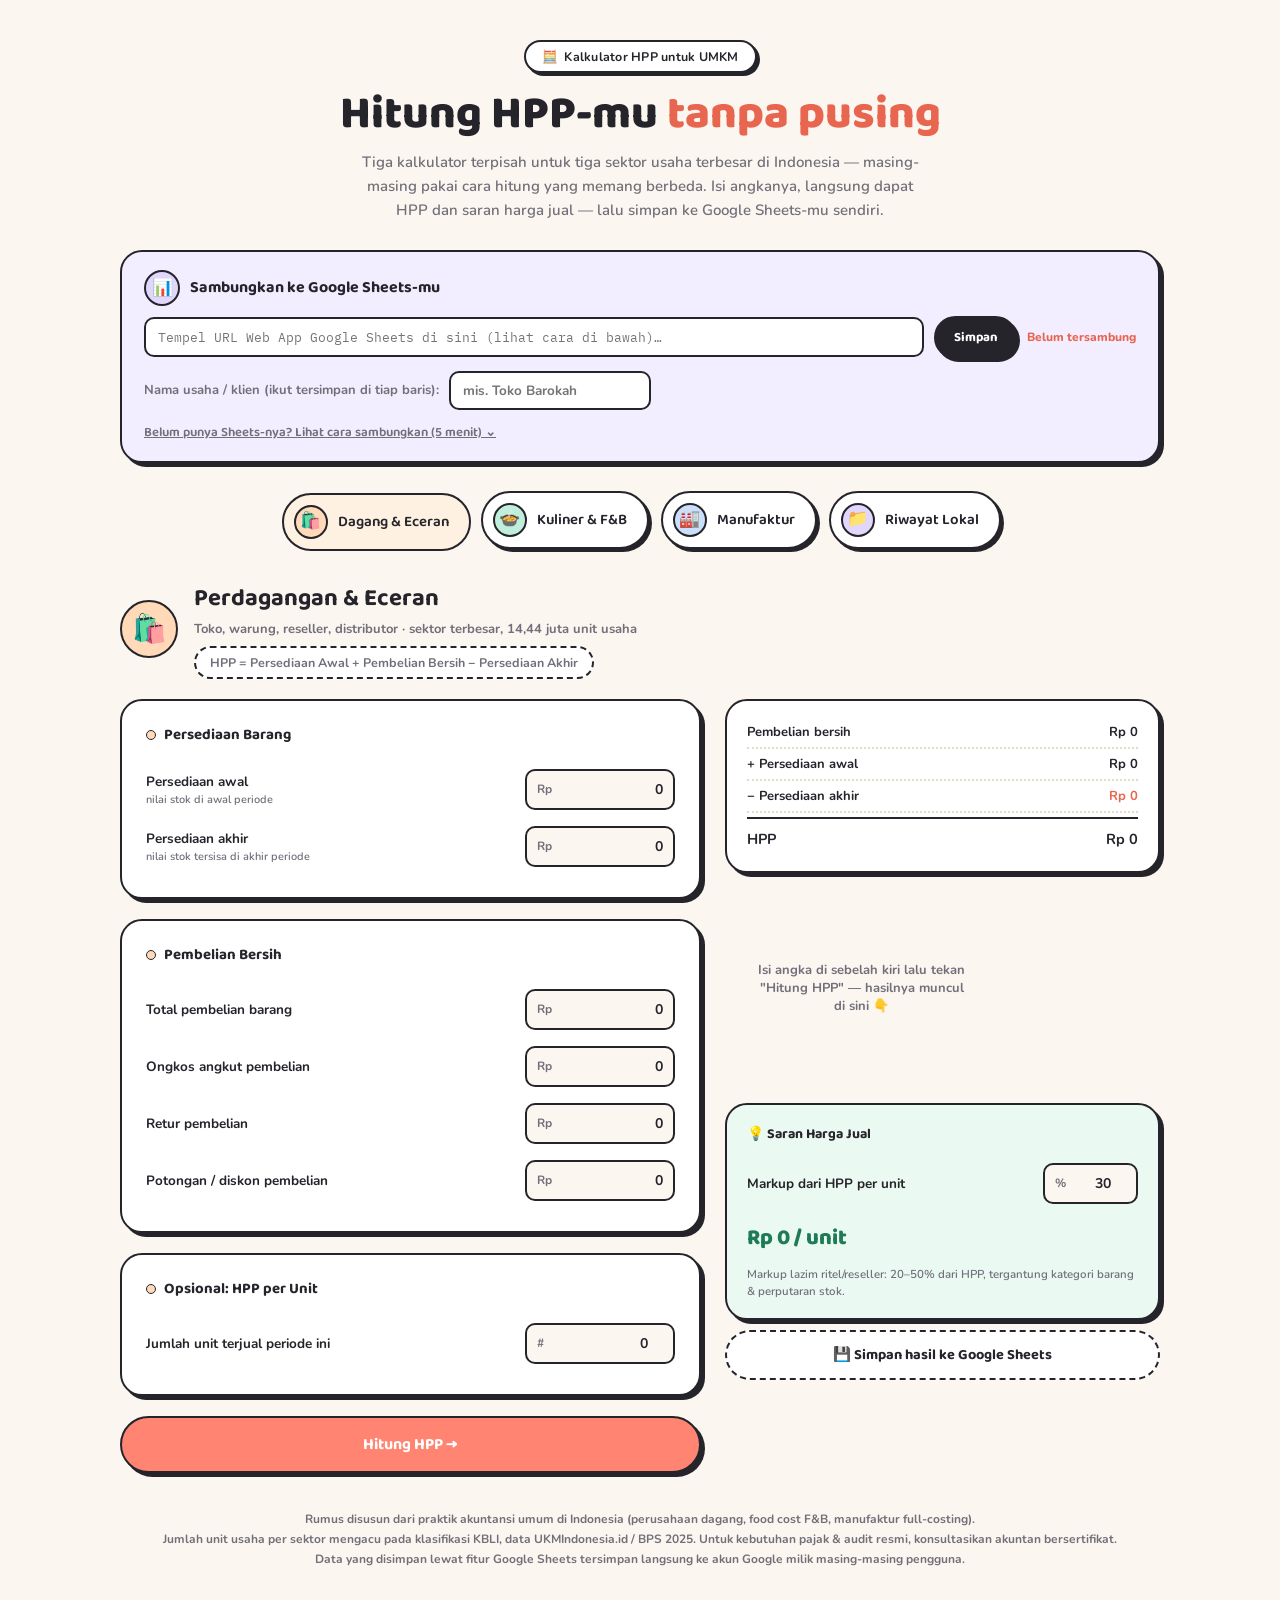
==== index.html @ e3271bc1 "Add files via upload" ====
<!DOCTYPE html>
<html lang="id">
<head>
<meta charset="UTF-8">
<meta name="viewport" content="width=device-width, initial-scale=1.0">
<title>Kalkulator HPP — 3 Sektor Usaha Terbesar Indonesia</title>
<link rel="preconnect" href="https://fonts.googleapis.com">
<link href="https://fonts.googleapis.com/css2?family=Baloo+2:wght@500;600;700;800&family=Nunito:wght@400;500;600;700;800&family=IBM+Plex+Mono:wght@400;500&display=swap" rel="stylesheet">
<style>
  :root{
    --bg:#FBF7F0;
    --ink:#26242B;
    --ink-soft:#726F7A;
    --line:#26242B;
    --peach:#FFD9B8;
    --peach-soft:#FFF1E2;
    --mint:#BFEFDA;
    --mint-soft:#EAFAF3;
    --sky:#C9DFFC;
    --sky-soft:#EAF3FF;
    --lilac:#E1D6FB;
    --lilac-soft:#F3EEFF;
    --coral:#FF8471;
    --coral-dark:#E8654F;
    --yellow:#FFE9A8;
    --white:#FFFFFF;
    --r-lg:22px;
    --r-md:16px;
    --r-sm:10px;
    --shadow: 4px 4px 0 var(--line);
    --shadow-sm: 3px 3px 0 var(--line);
  }
  *{ box-sizing:border-box; }
  html,body{
    margin:0; padding:0;
    background:var(--bg);
    color:var(--ink);
    font-family:'Nunito', sans-serif;
  }
  h1,h2,h3,.display{ font-family:'Baloo 2', sans-serif; }

  .wrap{ max-width:1080px; margin:0 auto; padding:40px 20px 90px; }

  header.top{ text-align:center; margin-bottom:24px; }
  header.top .badge{
    display:inline-flex; align-items:center; gap:8px;
    background:var(--white); border:2.5px solid var(--line);
    border-radius:999px; padding:6px 16px;
    font-weight:700; font-size:12.5px; letter-spacing:.02em;
    box-shadow:var(--shadow-sm);
    margin-bottom:16px;
  }
  header.top h1{
    font-size:clamp(30px,5vw,46px);
    font-weight:800;
    margin:0 0 10px;
    line-height:1.1;
  }
  header.top h1 .pop{ color:var(--coral-dark); }
  header.top p{
    max-width:560px; margin:0 auto; color:var(--ink-soft);
    font-size:15px; line-height:1.6; font-weight:600;
  }

  /* ---------- google sheets panel ---------- */
  .sheets-panel{
    background:var(--lilac-soft);
    border:2.5px solid var(--line);
    border-radius:var(--r-lg);
    box-shadow:var(--shadow);
    padding:18px 22px;
    margin:28px 0;
  }
  .sheets-head{ display:flex; align-items:center; gap:10px; margin-bottom:10px; }
  .sheets-head .ic{
    width:36px; height:36px; border-radius:50%; background:var(--lilac);
    border:2px solid var(--line); display:flex; align-items:center; justify-content:center; font-size:17px;
  }
  .sheets-head h3{ margin:0; font-size:16px; font-weight:700; }
  .sheets-row{ display:flex; gap:10px; align-items:center; flex-wrap:wrap; }
  .sheets-row input[type=text]{
    flex:1; min-width:220px;
    font-family:'IBM Plex Mono', monospace; font-size:12.5px;
    padding:10px 12px; border:2px solid var(--line); border-radius:var(--r-sm);
    background:var(--white); color:var(--ink);
  }
  .mini-btn{
    background:var(--ink); color:var(--white); border:2.5px solid var(--line);
    border-radius:999px; font-family:'Baloo 2',sans-serif; font-weight:700;
    font-size:13px; padding:9px 18px; cursor:pointer; box-shadow:var(--shadow-sm);
  }
  .mini-btn:active{ transform:translate(2px,2px); box-shadow:none; }
  .sheet-status{ font-size:12px; font-weight:800; white-space:nowrap; color:var(--coral-dark); }

  .nama-row{ margin-top:12px; display:flex; align-items:center; gap:10px; flex-wrap:wrap; }
  .nama-row label{ font-size:13px; font-weight:700; color:var(--ink-soft); }
  .nama-row input{
    font-family:'Nunito',sans-serif; font-weight:700; font-size:13.5px;
    padding:8px 12px; border:2px solid var(--line); border-radius:var(--r-sm);
    background:var(--white); min-width:200px;
  }

  .link-toggle{
    background:none; border:none; margin-top:12px;
    font-family:'Baloo 2',sans-serif; font-weight:600; font-size:13px;
    color:var(--ink-soft); text-decoration:underline; cursor:pointer; padding:0;
  }
  .guide{
    margin-top:14px; padding-top:14px; border-top:2px dashed var(--line);
    font-size:13.5px; line-height:1.7; font-weight:600; color:var(--ink);
  }
  .guide ol{ padding-left:20px; margin:0 0 12px; }
  .guide code{
    background:var(--white); border:1.5px solid var(--line); border-radius:6px;
    padding:1px 6px; font-family:'IBM Plex Mono',monospace; font-size:12px;
  }
  .code-box{
    background:#1E1B27; color:#EFE9FF; border:2.5px solid var(--line);
    border-radius:var(--r-md); padding:14px 16px; position:relative;
    max-height:220px; overflow:auto;
  }
  .code-box pre{
    margin:0; font-family:'IBM Plex Mono',monospace; font-size:11.5px; line-height:1.6;
    white-space:pre-wrap; word-break:break-word;
  }
  .copy-btn{
    position:sticky; top:0; float:right;
    background:var(--yellow); border:2px solid var(--line); border-radius:999px;
    font-family:'Baloo 2',sans-serif; font-weight:700; font-size:11.5px;
    padding:6px 12px; cursor:pointer; margin-bottom:8px;
  }

  .nav{ display:flex; justify-content:center; gap:12px; margin:26px 0 30px; flex-wrap:wrap; }
  .nav-btn{
    display:flex; align-items:center; gap:10px;
    background:var(--white); border:2.5px solid var(--line); border-radius:999px;
    padding:10px 20px 10px 10px; cursor:pointer;
    font-family:'Baloo 2', sans-serif; font-weight:600; font-size:15px; color:var(--ink);
    box-shadow:var(--shadow-sm); transition: transform .12s, box-shadow .12s;
  }
  .nav-btn .icon{
    width:34px; height:34px; border-radius:50%; border:2px solid var(--line);
    display:flex; align-items:center; justify-content:center; font-size:17px;
  }
  .nav-btn:hover{ transform:translateY(-2px); }
  .nav-btn.active{ transform:translate(2px,2px); box-shadow:none; }
  .nav-btn[data-c="peach"] .icon{ background:var(--peach); }
  .nav-btn[data-c="mint"] .icon{ background:var(--mint); }
  .nav-btn[data-c="sky"] .icon{ background:var(--sky); }
  .nav-btn[data-c="lilac"] .icon{ background:var(--lilac); }
  .nav-btn[data-c="peach"].active{ background:var(--peach-soft); }
  .nav-btn[data-c="mint"].active{ background:var(--mint-soft); }
  .nav-btn[data-c="sky"].active{ background:var(--sky-soft); }
  .nav-btn[data-c="lilac"].active{ background:var(--lilac-soft); }

  .hist-table{ width:100%; border-collapse:collapse; font-size:12.5px; }
  .hist-table th{ text-align:left; padding:9px 8px; border-bottom:2.5px solid var(--line); font-family:'Baloo 2',sans-serif; }
  .hist-table td{ padding:9px 8px; border-bottom:1.5px dotted #E4DCC9; font-weight:600; }
  .hist-empty{ text-align:center; padding:26px 10px; font-weight:700; color:var(--ink-soft); }
  .hist-actions{ display:flex; gap:10px; flex-wrap:wrap; margin-bottom:16px; }
  .file-btn{
    display:inline-flex; align-items:center; gap:6px; cursor:pointer;
    background:var(--ink); color:var(--white); border:2.5px solid var(--line);
    border-radius:999px; font-family:'Baloo 2',sans-serif; font-weight:700;
    font-size:13px; padding:9px 18px; box-shadow:var(--shadow-sm);
  }
  .file-btn.danger{ background:var(--coral-dark); }

  .page{ display:none; }
  .page.active{ display:block; animation:fadeUp .3s ease; }
  @keyframes fadeUp{ from{opacity:0; transform:translateY(8px);} to{opacity:1; transform:translateY(0);} }

  .sector-intro{ display:flex; align-items:center; gap:16px; margin-bottom:20px; }
  .sector-intro .big-icon{
    width:58px; height:58px; border-radius:50%; border:2.5px solid var(--line);
    display:flex; align-items:center; justify-content:center; font-size:28px; flex-shrink:0;
  }
  .sector-intro h2{ margin:0 0 2px; font-size:24px; font-weight:700; }
  .sector-intro .meta{ font-size:13px; color:var(--ink-soft); font-weight:700; }
  .formula-chip{
    display:inline-block; margin-top:8px; background:var(--white); border:2px dashed var(--line);
    border-radius:999px; padding:6px 14px; font-size:12.5px; font-weight:700; color:var(--ink-soft);
  }

  .grid{ display:grid; grid-template-columns: 1.2fr 0.9fr; gap:24px; align-items:start; }
  @media (max-width:880px){ .grid{ grid-template-columns:1fr; } }

  .card{
    background:var(--white); border:2.5px solid var(--line); border-radius:var(--r-lg);
    box-shadow:var(--shadow); padding:22px 24px; margin-bottom:20px;
  }
  .card h3{ margin:0 0 14px; font-size:15px; font-weight:700; display:flex; align-items:center; gap:8px; }
  .card h3 .dot{ width:10px; height:10px; border-radius:50%; border:1.5px solid var(--line); }

  .row{ display:flex; align-items:center; gap:12px; padding:8px 0; }
  .row label{ flex:1; font-size:13.5px; font-weight:700; color:var(--ink); }
  .row .hint{ display:block; font-size:11px; font-weight:600; color:var(--ink-soft); margin-top:1px; }
  .row .rp-wrap{ position:relative; width:150px; flex-shrink:0; }
  .row .rp-wrap span.prefix{
    position:absolute; left:12px; top:50%; transform:translateY(-50%);
    font-size:12px; font-weight:700; color:var(--ink-soft);
  }
  input.rp-input, input[type=number]{
    width:100%; font-family:'Nunito', sans-serif; font-weight:700; font-size:14px; text-align:right;
    padding:9px 10px 9px 30px; border:2px solid var(--line); border-radius:var(--r-sm);
    background:var(--bg); color:var(--ink); outline:none;
  }
  input.pct{ padding-left:10px; }
  input:focus{ background:var(--white); box-shadow:2px 2px 0 var(--line); }

  .ing-caption{
    font-size:11.5px; font-weight:600; color:var(--ink-soft); font-style:italic;
    margin-bottom:10px;
  }
  .ing-row{
    display:grid;
    grid-template-columns: repeat(auto-fit, minmax(118px,1fr));
    gap:10px 14px;
    padding:14px 0;
    border-bottom:1.5px dashed var(--line);
    align-items:end;
    transition: outline .15s;
    border-radius:10px;
  }
  .ing-row.mismatch{ outline:2px solid var(--coral-dark); padding-left:8px; padding-right:8px; }
  .ing-field{ min-width:0; }
  .ing-field.full{ grid-column:1/-1; }
  .ing-mlabel{
    display:block; font-size:10px; font-weight:800; text-transform:uppercase; letter-spacing:.03em;
    color:var(--ink-soft); margin-bottom:4px;
  }
  .ing-row input{
    width:100%; font-family:'Nunito',sans-serif; font-weight:600; font-size:13.5px;
    padding:9px 9px; border:2px solid var(--line); border-radius:8px;
    background:var(--bg); color:var(--ink); text-align:left; outline:none;
  }
  .ing-row input:focus{ background:var(--white); }
  .qty-unit{ display:flex; gap:6px; }
  .qty-unit input{ flex:1; min-width:0; }
  .qty-unit select{
    flex:0 0 auto; width:78px; font-family:'Nunito',sans-serif; font-weight:700; font-size:12px;
    padding:8px 4px; border:2px solid var(--line); border-radius:8px;
    background:var(--white); color:var(--ink);
  }
  .ing-row .rm{
    grid-column:1/-1; text-align:right; cursor:pointer; font-weight:700; font-size:12.5px;
    color:var(--coral-dark); opacity:.8; user-select:none;
  }
  .ing-row .rm:hover{ opacity:1; }
  .unit-warning{
    grid-column:1/-1; font-size:11.5px; font-weight:700; color:var(--coral-dark); display:none;
  }
  .add-ing{
    margin-top:10px; background:var(--mint-soft); border:2px dashed var(--line); border-radius:999px;
    font-family:'Baloo 2', sans-serif; font-weight:600; font-size:12.5px; padding:7px 16px; cursor:pointer; color:var(--ink);
  }
  .add-ing:hover{ background:var(--mint); }

  .calc-btn{
    display:block; width:100%; background:var(--coral); color:var(--white); border:2.5px solid var(--line);
    border-radius:999px; font-family:'Baloo 2', sans-serif; font-weight:700; font-size:16px; padding:14px;
    cursor:pointer; box-shadow:var(--shadow); transition: transform .08s, box-shadow .08s;
  }
  .calc-btn:hover{ background:var(--coral-dark); }
  .calc-btn:active{ transform:translate(3px,3px); box-shadow:none; }

  .save-btn{
    display:flex; align-items:center; justify-content:center; gap:8px;
    width:100%; margin-top:10px;
    background:var(--white); color:var(--ink); border:2.5px dashed var(--line);
    border-radius:999px; font-family:'Baloo 2', sans-serif; font-weight:700; font-size:14.5px; padding:11px;
    cursor:pointer;
  }
  .save-btn:hover{ background:var(--lilac-soft); }
  .save-btn:active{ transform:translate(2px,2px); }

  .summary-card{
    background:var(--white); border:2.5px solid var(--line); border-radius:var(--r-lg);
    padding:16px 20px; box-shadow:var(--shadow); font-size:13px; font-weight:700; margin-bottom:20px;
  }
  .summary-card .line{ display:flex; justify-content:space-between; padding:6px 0; border-bottom:2px dotted #E4DCC9; }
  .summary-card .line.total{ border-bottom:none; border-top:2.5px solid var(--line); margin-top:4px; padding-top:10px; font-size:14.5px; }
  .summary-card .neg{ color:var(--coral-dark); }

  .tag-area{ display:flex; justify-content:center; margin:8px 0 20px; min-height:190px; align-items:center; }
  .placeholder-note{ font-size:13px; font-weight:700; color:var(--ink-soft); text-align:center; max-width:210px; }
  .tag{
    position:relative; background:var(--yellow); border:3px solid var(--line); border-radius:var(--r-md);
    padding:20px 26px 18px; text-align:center; transform:rotate(-4deg) scale(0.5); opacity:0; box-shadow:var(--shadow);
  }
  .tag::before{
    content:""; position:absolute; top:-11px; left:22px; width:16px; height:16px;
    background:var(--bg); border:3px solid var(--line); border-radius:50%;
  }
  .tag.show{ animation:tagPop .45s cubic-bezier(.25,1.6,.4,1) forwards; }
  @keyframes tagPop{
    0%{ opacity:0; transform:rotate(-4deg) scale(0.4); }
    60%{ opacity:1; transform:rotate(-4deg) scale(1.06); }
    100%{ opacity:1; transform:rotate(-4deg) scale(1); }
  }
  .tag .label{ font-size:11px; font-weight:800; text-transform:uppercase; letter-spacing:.06em; color:var(--ink-soft); }
  .tag .value{ font-family:'Baloo 2',sans-serif; font-size:28px; font-weight:800; margin:4px 0; white-space:nowrap; color:var(--ink); }
  .tag .sub{ font-size:11.5px; font-weight:700; color:var(--ink-soft); }

  .jual-card{ background:var(--mint-soft); border:2.5px solid var(--line); border-radius:var(--r-lg); padding:18px 20px; box-shadow:var(--shadow); }
  .jual-card h4{ margin:0 0 10px; font-family:'Baloo 2',sans-serif; font-size:14px; font-weight:700; }
  .jual-card .row .rp-wrap{ width:95px; }
  .jual-result{ font-family:'Baloo 2',sans-serif; font-size:22px; font-weight:800; color:#1E7A57; margin-top:8px; }
  .benchmark{ margin-top:10px; font-size:11.5px; font-weight:600; color:var(--ink-soft); line-height:1.5; }

  footer{
    max-width:1080px; margin:36px auto 0; padding:0 20px;
    color:var(--ink-soft); font-size:12px; font-weight:700; text-align:center; line-height:1.7;
  }

  .toast{
    position:fixed; left:50%; bottom:26px; transform:translate(-50%,20px);
    background:var(--ink); color:var(--white); font-family:'Baloo 2',sans-serif; font-weight:700; font-size:14px;
    padding:12px 22px; border-radius:999px; box-shadow:0 6px 20px rgba(0,0,0,.25);
    opacity:0; pointer-events:none; transition:all .25s ease; z-index:999;
  }
  .toast.show{ opacity:1; transform:translate(-50%,0); }
</style>
</head>
<body>

<div class="wrap">
  <header class="top">
    <div class="badge">🧮 &nbsp;Kalkulator HPP untuk UMKM</div>
    <h1>Hitung HPP-mu <span class="pop">tanpa pusing</span></h1>
    <p>Tiga kalkulator terpisah untuk tiga sektor usaha terbesar di Indonesia — masing-masing pakai cara hitung yang memang berbeda. Isi angkanya, langsung dapat HPP dan saran harga jual — lalu simpan ke Google Sheets-mu sendiri.</p>
  </header>

  <div class="sheets-panel">
    <div class="sheets-head">
      <div class="ic">📊</div>
      <h3>Sambungkan ke Google Sheets-mu</h3>
    </div>
    <div class="sheets-row">
      <input type="text" id="sheet-url" placeholder="Tempel URL Web App Google Sheets di sini (lihat cara di bawah)…">
      <button class="mini-btn" onclick="saveSheetUrl()">Simpan</button>
      <span class="sheet-status" id="sheet-status">Belum tersambung</span>
    </div>
    <div class="nama-row">
      <label>Nama usaha / klien (ikut tersimpan di tiap baris):</label>
      <input type="text" id="nama-usaha" placeholder="mis. Toko Barokah">
    </div>
    <button class="link-toggle" onclick="toggleGuide()" id="guide-toggle">Belum punya Sheets-nya? Lihat cara sambungkan (5 menit) ⌄</button>
    <div class="guide" id="guide" style="display:none">
      <ol>
        <li>Buat <strong>Google Sheet baru</strong> (spreadsheet kosong) di Google Drive-mu — atau langsung pakai <strong>Template Sheets HPP</strong> yang sudah disediakan (lihat tautan unduhan di bawah kode), lalu upload ke Drive dan buka dengan Google Sheets.</li>
        <li>Buka menu <code>Extensions</code> → <code>Apps Script</code>.</li>
        <li>Hapus semua kode yang ada, lalu tempel kode di bawah ini (tombol salin di kanan atas).</li>
        <li>Klik <code>Deploy</code> → <code>New deployment</code> → pilih tipe <code>Web app</code>. Isi <em>Execute as</em>: <strong>Me</strong>, dan <em>Who has access</em>: <strong>Anyone</strong>. Klik <code>Deploy</code>.</li>
        <li>Salin <strong>Web app URL</strong> yang muncul, tempel di kotak di atas, lalu klik <em>Simpan</em>.</li>
        <li>Kembali ke Sheets-nya, refresh halaman — akan muncul menu baru <strong>📊 Buku HPP</strong> di menu bar. Klik <strong>🎨 Setup Template Otomatis</strong> untuk memberi warna header dan merapikan kolom secara otomatis.</li>
        <li>Untuk grafik tren HPP: blok kolom <code>waktu</code> dan kolom HPP (mis. <code>hpp</code> atau <code>hpp_per_porsi</code>) → <code>Insert</code> → <code>Chart</code>. Setiap menambah baris baru, buka grafiknya → titik tiga → <em>Edit chart</em> → perluas rentang data agar ikut ter-plot.</li>
      </ol>
      <div class="code-box">
        <button class="copy-btn" onclick="copyCode()">📋 Salin kode</button>
        <pre id="gs-code">function onOpen() {
  SpreadsheetApp.getUi()
    .createMenu('📊 Buku HPP')
    .addItem('🎨 Setup Template Otomatis', 'setupTemplate')
    .addToUi();
}

function setupTemplate() {
  var ss = SpreadsheetApp.getActiveSpreadsheet();
  var sektor = {
    'Dagang': '#FFD9B8',
    'Kuliner': '#BFEFDA',
    'Manufaktur': '#C9DFFC'
  };
  Object.keys(sektor).forEach(function (nama) {
    var sheet = ss.getSheetByName(nama);
    if (!sheet) sheet = ss.insertSheet(nama);
    formatSheet(sheet, sektor[nama]);
  });
  SpreadsheetApp.getUi().alert(
    'Template siap! 3 tab (Dagang, Kuliner, Manufaktur) sudah diformat.\\n\\n' +
    'Untuk grafik tren HPP: blok kolom waktu + kolom HPP, lalu Insert > Chart.'
  );
}

function formatSheet(sheet, warna) {
  var lastCol = Math.max(sheet.getLastColumn(), 1);
  if (sheet.getLastRow() > 0) {
    var header = sheet.getRange(1, 1, 1, lastCol);
    header.setBackground(warna).setFontWeight('bold').setHorizontalAlignment('center');
  }
  sheet.setFrozenRows(1);
  sheet.autoResizeColumns(1, Math.max(lastCol, 10));
}

function doPost(e) {
  try {
    var data = JSON.parse(e.postData.contents);
    var ss = SpreadsheetApp.getActiveSpreadsheet();
    var sheetName = data.sektor || 'Riwayat';
    var sheet = ss.getSheetByName(sheetName);
    if (!sheet) {
      sheet = ss.insertSheet(sheetName);
    }
    if (sheet.getLastRow() === 0) {
      sheet.appendRow(Object.keys(data));
    }
    var headers = sheet.getRange(1, 1, 1, sheet.getLastColumn()).getValues()[0];
    var row = headers.map(function(h) {
      return data[h] !== undefined ? data[h] : '';
    });
    sheet.appendRow(row);
    return ContentService.createTextOutput(JSON.stringify({status: 'ok'}))
      .setMimeType(ContentService.MimeType.JSON);
  } catch (err) {
    return ContentService.createTextOutput(JSON.stringify({status: 'error', message: String(err)}))
      .setMimeType(ContentService.MimeType.JSON);
  }
}

function doGet(e) {
  return ContentService.createTextOutput('Buku HPP Sheets Endpoint aktif ✅');
}</pre>
      </div>
      <p style="margin-top:10px; font-size:12.5px;">Data tersimpan langsung ke akun Google-mu sendiri — tidak lewat server pihak ketiga mana pun. Tiap sektor otomatis masuk ke tab (sheet) sendiri: <code>Dagang</code>, <code>Kuliner</code>, <code>Manufaktur</code>.</p>
      <p style="margin-top:6px; font-size:12.5px;">Tidak mau ribet bikin sheet dari nol? Unduh <strong>Template-Sheets-HPP.xlsx</strong> (sudah ada rumus, warna header, dan contoh grafik) dari halaman tempat kamu mendapatkan situs ini, lalu upload ke Google Drive.</p>
    </div>
  </div>

  <nav class="nav">
    <button class="nav-btn active" data-c="peach" data-page="page-dagang" onclick="showPage('page-dagang', this)">
      <span class="icon">🛍️</span> Dagang &amp; Eceran
    </button>
    <button class="nav-btn" data-c="mint" data-page="page-kuliner" onclick="showPage('page-kuliner', this)">
      <span class="icon">🍲</span> Kuliner &amp; F&amp;B
    </button>
    <button class="nav-btn" data-c="sky" data-page="page-manufaktur" onclick="showPage('page-manufaktur', this)">
      <span class="icon">🏭</span> Manufaktur
    </button>
    <button class="nav-btn" data-c="lilac" data-page="page-riwayat" onclick="showPage('page-riwayat', this)">
      <span class="icon">📁</span> Riwayat Lokal
    </button>
  </nav>

  <section class="page active" id="page-dagang">
    <div class="sector-intro">
      <div class="big-icon" style="background:var(--peach)">🛍️</div>
      <div>
        <h2>Perdagangan &amp; Eceran</h2>
        <div class="meta">Toko, warung, reseller, distributor · sektor terbesar, 14,44 juta unit usaha</div>
        <div class="formula-chip">HPP = Persediaan Awal + Pembelian Bersih − Persediaan Akhir</div>
      </div>
    </div>

    <div class="grid">
      <div>
        <div class="card">
          <h3><span class="dot" style="background:var(--peach)"></span>Persediaan Barang</h3>
          <div class="row">
            <label>Persediaan awal<span class="hint">nilai stok di awal periode</span></label>
            <div class="rp-wrap"><span class="prefix">Rp</span><input class="rp-input" data-k="dg_awal" type="text" value="0"></div>
          </div>
          <div class="row">
            <label>Persediaan akhir<span class="hint">nilai stok tersisa di akhir periode</span></label>
            <div class="rp-wrap"><span class="prefix">Rp</span><input class="rp-input" data-k="dg_akhir" type="text" value="0"></div>
          </div>
        </div>

        <div class="card">
          <h3><span class="dot" style="background:var(--peach)"></span>Pembelian Bersih</h3>
          <div class="row">
            <label>Total pembelian barang</label>
            <div class="rp-wrap"><span class="prefix">Rp</span><input class="rp-input" data-k="dg_pembelian" type="text" value="0"></div>
          </div>
          <div class="row">
            <label>Ongkos angkut pembelian</label>
            <div class="rp-wrap"><span class="prefix">Rp</span><input class="rp-input" data-k="dg_ongkos" type="text" value="0"></div>
          </div>
          <div class="row">
            <label>Retur pembelian</label>
            <div class="rp-wrap"><span class="prefix">Rp</span><input class="rp-input" data-k="dg_retur" type="text" value="0"></div>
          </div>
          <div class="row">
            <label>Potongan / diskon pembelian</label>
            <div class="rp-wrap"><span class="prefix">Rp</span><input class="rp-input" data-k="dg_potongan" type="text" value="0"></div>
          </div>
        </div>

        <div class="card">
          <h3><span class="dot" style="background:var(--peach)"></span>Opsional: HPP per Unit</h3>
          <div class="row">
            <label>Jumlah unit terjual periode ini</label>
            <div class="rp-wrap"><span class="prefix">#</span><input type="number" min="0" data-k="dg_unit" value="0"></div>
          </div>
        </div>

        <button class="calc-btn" onclick="hitungDagang()">Hitung HPP →</button>
      </div>

      <div>
        <div class="summary-card" id="dg-summary">
          <div class="line"><span>Pembelian bersih</span><span id="dg-pb">Rp 0</span></div>
          <div class="line"><span>+ Persediaan awal</span><span id="dg-awal-o">Rp 0</span></div>
          <div class="line"><span>− Persediaan akhir</span><span class="neg" id="dg-akhir-o">Rp 0</span></div>
          <div class="line total"><span>HPP</span><span id="dg-hpp-o">Rp 0</span></div>
        </div>

        <div class="tag-area">
          <div class="placeholder-note" id="dg-placeholder">Isi angka di sebelah kiri lalu tekan "Hitung HPP" — hasilnya muncul di sini 👇</div>
          <div class="tag" id="dg-stamp">
            <div class="label">HPP Periode Ini</div>
            <div class="value" id="dg-stamp-val">Rp 0</div>
            <div class="sub" id="dg-stamp-sub">per unit: Rp 0</div>
          </div>
        </div>

        <div class="jual-card">
          <h4>💡 Saran Harga Jual</h4>
          <div class="row">
            <label>Markup dari HPP per unit</label>
            <div class="rp-wrap"><span class="prefix">%</span><input class="pct" type="number" min="0" data-k="dg_markup" value="30"></div>
          </div>
          <div class="jual-result" id="dg-jual">Rp 0 / unit</div>
          <div class="benchmark">Markup lazim ritel/reseller: 20–50% dari HPP, tergantung kategori barang &amp; perputaran stok.</div>
        </div>

        <button class="save-btn" onclick="simpanDagang()">💾 Simpan hasil ke Google Sheets</button>
      </div>
    </div>
  </section>

  <section class="page" id="page-kuliner">
    <div class="sector-intro">
      <div class="big-icon" style="background:var(--mint)">🍲</div>
      <div>
        <h2>Kuliner &amp; Akomodasi (F&amp;B)</h2>
        <div class="meta">Warung makan, kafe, katering, minuman kekinian · 6,41 juta unit usaha</div>
        <div class="formula-chip">HPP per Porsi = (Bahan Baku + Tenaga Kerja + Overhead) ÷ Jumlah Porsi</div>
      </div>
    </div>

    <div class="grid">
      <div>
        <div class="card">
          <h3><span class="dot" style="background:var(--mint)"></span>Bahan Baku per Resep / Batch</h3>
          <div class="ing-caption">Pilih satuan sesuai jenis bahan (berat/volume/pcs) — Isi Beli &amp; Dipakai otomatis dikonversi kalau satuannya beda tapi sejenis (mis. kg ↔ gram).</div>
          <div id="ing-list"></div>
          <button class="add-ing" onclick="addIngredient()">+ Tambah bahan</button>
        </div>

        <div class="card">
          <h3><span class="dot" style="background:var(--mint)"></span>Tenaga Kerja &amp; Overhead</h3>
          <div class="row">
            <label>Tenaga kerja langsung (per batch/resep)</label>
            <div class="rp-wrap"><span class="prefix">Rp</span><input class="rp-input" data-k="kl_tenaga" type="text" value="0"></div>
          </div>
          <div class="row">
            <label>Overhead — gas, listrik, air, kemasan</label>
            <div class="rp-wrap"><span class="prefix">Rp</span><input class="rp-input" data-k="kl_overhead" type="text" value="0"></div>
          </div>
          <div class="row">
            <label>Jumlah porsi dihasilkan batch ini</label>
            <div class="rp-wrap"><span class="prefix">#</span><input type="number" min="1" data-k="kl_porsi" value="1"></div>
          </div>
        </div>

        <button class="calc-btn" onclick="hitungKuliner()">Hitung HPP →</button>
      </div>

      <div>
        <div class="summary-card" id="kl-summary">
          <div class="line"><span>Total biaya bahan baku</span><span id="kl-bahan">Rp 0</span></div>
          <div class="line"><span>+ Tenaga kerja langsung</span><span id="kl-tenaga-o">Rp 0</span></div>
          <div class="line"><span>+ Overhead</span><span id="kl-overhead-o">Rp 0</span></div>
          <div class="line total"><span>Total biaya batch</span><span id="kl-total-o">Rp 0</span></div>
        </div>

        <div class="tag-area">
          <div class="placeholder-note" id="kl-placeholder">Tambahkan bahan, isi tenaga kerja &amp; overhead, lalu hitung 👇</div>
          <div class="tag" id="kl-stamp" style="background:var(--mint)">
            <div class="label">HPP per Porsi</div>
            <div class="value" id="kl-stamp-val">Rp 0</div>
            <div class="sub" id="kl-stamp-sub">dari 1 porsi</div>
          </div>
        </div>

        <div class="jual-card">
          <h4>💡 Saran Harga Jual</h4>
          <div class="row">
            <label>Target food cost</label>
            <div class="rp-wrap"><span class="prefix">%</span><input class="pct" type="number" min="1" max="90" data-k="kl_fc" value="35"></div>
          </div>
          <div class="jual-result" id="kl-jual">Rp 0 / porsi</div>
          <div class="benchmark">Food cost aman: makanan 25–38%, minuman 15–25%, warung/UMKM rumahan 40–50%, katering 35–45%.</div>
        </div>

        <button class="save-btn" onclick="simpanKuliner()">💾 Simpan hasil ke Google Sheets</button>
      </div>
    </div>
  </section>

  <section class="page" id="page-manufaktur">
    <div class="sector-intro">
      <div class="big-icon" style="background:var(--sky)">🏭</div>
      <div>
        <h2>Industri Pengolahan (Manufaktur)</h2>
        <div class="meta">Konveksi, produsen kemasan, kerajinan, furnitur · 4,17 juta unit usaha</div>
        <div class="formula-chip">HPP = Harga Pokok Produksi + Barang Jadi Awal − Barang Jadi Akhir</div>
      </div>
    </div>

    <div class="grid">
      <div>
        <div class="card">
          <h3><span class="dot" style="background:var(--sky)"></span>Bahan Baku Terpakai</h3>
          <div class="row">
            <label>Persediaan awal bahan baku</label>
            <div class="rp-wrap"><span class="prefix">Rp</span><input class="rp-input" data-k="mf_bb_awal" type="text" value="0"></div>
          </div>
          <div class="row">
            <label>Pembelian bahan baku</label>
            <div class="rp-wrap"><span class="prefix">Rp</span><input class="rp-input" data-k="mf_bb_beli" type="text" value="0"></div>
          </div>
          <div class="row">
            <label>Persediaan akhir bahan baku</label>
            <div class="rp-wrap"><span class="prefix">Rp</span><input class="rp-input" data-k="mf_bb_akhir" type="text" value="0"></div>
          </div>
        </div>

        <div class="card">
          <h3><span class="dot" style="background:var(--sky)"></span>Biaya Produksi Lain</h3>
          <div class="row">
            <label>Biaya tenaga kerja langsung (BTKL)</label>
            <div class="rp-wrap"><span class="prefix">Rp</span><input class="rp-input" data-k="mf_btkl" type="text" value="0"></div>
          </div>
          <div class="row">
            <label>Biaya overhead pabrik (BOP)</label>
            <div class="rp-wrap"><span class="prefix">Rp</span><input class="rp-input" data-k="mf_bop" type="text" value="0"></div>
          </div>
        </div>

        <div class="card">
          <h3><span class="dot" style="background:var(--sky)"></span>Barang Dalam Proses</h3>
          <div class="row">
            <label>Barang dalam proses — awal</label>
            <div class="rp-wrap"><span class="prefix">Rp</span><input class="rp-input" data-k="mf_bdp_awal" type="text" value="0"></div>
          </div>
          <div class="row">
            <label>Barang dalam proses — akhir</label>
            <div class="rp-wrap"><span class="prefix">Rp</span><input class="rp-input" data-k="mf_bdp_akhir" type="text" value="0"></div>
          </div>
        </div>

        <div class="card">
          <h3><span class="dot" style="background:var(--sky)"></span>Barang Jadi</h3>
          <div class="row">
            <label>Barang jadi — awal</label>
            <div class="rp-wrap"><span class="prefix">Rp</span><input class="rp-input" data-k="mf_bj_awal" type="text" value="0"></div>
          </div>
          <div class="row">
            <label>Barang jadi — akhir</label>
            <div class="rp-wrap"><span class="prefix">Rp</span><input class="rp-input" data-k="mf_bj_akhir" type="text" value="0"></div>
          </div>
          <div class="row">
            <label>Jumlah unit diproduksi</label>
            <div class="rp-wrap"><span class="prefix">#</span><input type="number" min="0" data-k="mf_unit" value="0"></div>
          </div>
        </div>

        <button class="calc-btn" onclick="hitungManufaktur()">Hitung HPP →</button>
      </div>

      <div>
        <div class="summary-card" id="mf-summary">
          <div class="line"><span>Bahan baku terpakai</span><span id="mf-bb-o">Rp 0</span></div>
          <div class="line"><span>+ BTKL</span><span id="mf-btkl-o">Rp 0</span></div>
          <div class="line"><span>+ BOP</span><span id="mf-bop-o">Rp 0</span></div>
          <div class="line total"><span>Total biaya produksi</span><span id="mf-tbp-o">Rp 0</span></div>
          <div class="line" style="border-top:2px solid var(--line); margin-top:6px; padding-top:8px;"><span>Harga pokok produksi</span><span id="mf-hpprod-o">Rp 0</span></div>
        </div>

        <div class="tag-area">
          <div class="placeholder-note" id="mf-placeholder">Isi komponen produksi di sebelah kiri, lalu hitung 👇</div>
          <div class="tag" id="mf-stamp" style="background:var(--sky)">
            <div class="label">HPP Periode Ini</div>
            <div class="value" id="mf-stamp-val">Rp 0</div>
            <div class="sub" id="mf-stamp-sub">per unit: Rp 0</div>
          </div>
        </div>

        <div class="jual-card">
          <h4>💡 Saran Harga Jual</h4>
          <div class="row">
            <label>Markup dari HPP per unit</label>
            <div class="rp-wrap"><span class="prefix">%</span><input class="pct" type="number" min="0" data-k="mf_markup" value="35"></div>
          </div>
          <div class="jual-result" id="mf-jual">Rp 0 / unit</div>
          <div class="benchmark">Markup lazim manufaktur/konveksi skala UMKM: 30–60%, tergantung kompleksitas produk &amp; volume.</div>
        </div>

        <button class="save-btn" onclick="simpanManufaktur()">💾 Simpan hasil ke Google Sheets</button>
      </div>
    </div>
  </section>

  <section class="page" id="page-riwayat">
    <div class="sector-intro">
      <div class="big-icon" style="background:var(--lilac)">📁</div>
      <div>
        <h2>Riwayat &amp; Backup Lokal</h2>
        <div class="meta">Tersimpan di browser ini saja — tidak perlu Google Sheets untuk mulai memakainya.</div>
        <div class="formula-chip">Setiap "💾 Simpan hasil" otomatis tercatat di sini juga</div>
      </div>
    </div>

    <div class="card">
      <div class="hist-actions">
        <button class="file-btn" onclick="exportCSV()">⬇️ Unduh CSV</button>
        <label class="file-btn">
          ⬆️ Impor CSV
          <input type="file" accept=".csv" style="display:none" onchange="importCSV(this.files[0]); this.value='';">
        </label>
        <button class="file-btn danger" onclick="clearHistory()">🗑️ Hapus Semua</button>
      </div>
      <div id="history-table"></div>
    </div>
  </section>

  <footer>
    Rumus disusun dari praktik akuntansi umum di Indonesia (perusahaan dagang, food cost F&amp;B, manufaktur full-costing).<br>
    Jumlah unit usaha per sektor mengacu pada klasifikasi KBLI, data UKMIndonesia.id / BPS 2025. Untuk kebutuhan pajak &amp; audit resmi, konsultasikan akuntan bersertifikat.<br>
    Data yang disimpan lewat fitur Google Sheets tersimpan langsung ke akun Google milik masing-masing pengguna.
  </footer>
</div>

<div class="toast" id="toast"></div>

<script>
/* ---------- helpers ---------- */
function toNumber(str){
  if(typeof str !== 'string') return Number(str)||0;
  const cleaned = str.replace(/[^0-9]/g,'');
  return cleaned ? parseInt(cleaned,10) : 0;
}
function fmtRp(num){
  num = Math.round(num||0);
  return 'Rp ' + new Intl.NumberFormat('id-ID').format(num);
}
function getVal(key){
  const el = document.querySelector('[data-k="'+key+'"]');
  if(!el) return 0;
  if(el.type === 'number') return Number(el.value)||0;
  return toNumber(el.value);
}

document.addEventListener('input', function(e){
  if(e.target.classList && e.target.classList.contains('rp-input')){
    const n = toNumber(e.target.value);
    e.target.value = n === 0 ? '0' : new Intl.NumberFormat('id-ID').format(n);
  }
});

/* ---------- toast ---------- */
function showToast(msg){
  const t = document.getElementById('toast');
  t.textContent = msg;
  t.classList.remove('show');
  void t.offsetWidth;
  t.classList.add('show');
  clearTimeout(window._toastTimer);
  window._toastTimer = setTimeout(()=>t.classList.remove('show'), 2800);
}

/* ---------- google sheets connection ---------- */
const SHEET_KEY = 'hpp_sheet_webhook_url';
function updateSheetStatus(v){
  const el = document.getElementById('sheet-status');
  if(v){ el.textContent='Tersambung ✅'; el.style.color='#1E7A57'; }
  else{ el.textContent='Belum tersambung'; el.style.color='#E8654F'; }
}
function loadSheetUrl(){
  const v = localStorage.getItem(SHEET_KEY) || '';
  document.getElementById('sheet-url').value = v;
  updateSheetStatus(v);
  const nama = localStorage.getItem('hpp_nama_usaha') || '';
  document.getElementById('nama-usaha').value = nama;
}
function saveSheetUrl(){
  const v = document.getElementById('sheet-url').value.trim();
  localStorage.setItem(SHEET_KEY, v);
  updateSheetStatus(v);
  showToast(v ? 'URL Sheets tersimpan ✅' : 'URL dikosongkan');
}
document.getElementById('nama-usaha').addEventListener('input', function(e){
  localStorage.setItem('hpp_nama_usaha', e.target.value);
});
function toggleGuide(){
  const g = document.getElementById('guide');
  const btn = document.getElementById('guide-toggle');
  const open = g.style.display !== 'none';
  g.style.display = open ? 'none' : 'block';
  btn.textContent = open
    ? 'Belum punya Sheets-nya? Lihat cara sambungkan (5 menit) ⌄'
    : 'Sembunyikan panduan ⌃';
}
function copyCode(){
  const code = document.getElementById('gs-code').textContent;
  navigator.clipboard.writeText(code).then(()=> showToast('Kode Apps Script disalin 📋'))
    .catch(()=> showToast('Gagal menyalin — salin manual ya'));
}
function sendToSheets(sektor, payload, onDone){
  const url = localStorage.getItem(SHEET_KEY);
  if(!url){ if(onDone) onDone(false); return; }
  const namaUsaha = document.getElementById('nama-usaha').value || '-';
  const full = Object.assign({
    waktu: new Date().toLocaleString('id-ID'),
    sektor: sektor,
    nama_usaha: namaUsaha
  }, payload);
  fetch(url, {
    method:'POST',
    mode:'no-cors',
    headers:{'Content-Type':'text/plain;charset=utf-8'},
    body: JSON.stringify(full)
  }).then(()=>{
    if(onDone) onDone(true);
  }).catch(()=>{
    if(onDone) onDone(false, true);
  });
}

/* ---------- riwayat lokal (backup tanpa perlu Sheets) ---------- */
const HIST_KEY = 'hpp_riwayat_lokal';
function getLocalHistory(){
  try{ return JSON.parse(localStorage.getItem(HIST_KEY)) || []; }catch(_){ return []; }
}
function saveLocalHistory(arr){ localStorage.setItem(HIST_KEY, JSON.stringify(arr)); }

function recordLocal(sektor, payload){
  const hist = getLocalHistory();
  const hppUtama = payload.hpp !== undefined ? payload.hpp
    : (payload.hpp_per_porsi !== undefined ? payload.hpp_per_porsi : 0);
  hist.unshift({
    waktu: new Date().toLocaleString('id-ID'),
    sektor: sektor,
    nama_usaha: document.getElementById('nama-usaha').value || '-',
    hpp_utama: hppUtama,
    detail: payload
  });
  saveLocalHistory(hist);
  renderHistory();
}

function simpanHasil(sektor, payload){
  recordLocal(sektor, payload);
  const url = localStorage.getItem(SHEET_KEY);
  if(!url){
    showToast('📥 Tersimpan ke riwayat lokal. Sambungkan Sheets untuk backup ke cloud.');
    return;
  }
  sendToSheets(sektor, payload, (ok, failed)=>{
    if(ok) showToast('Tersimpan ke riwayat lokal 📥 + Google Sheets ✅');
    else if(failed) showToast('Tersimpan lokal 📥, tapi gagal kirim ke Sheets — cek URL Web App');
  });
}

function renderHistory(){
  const hist = getLocalHistory();
  const container = document.getElementById('history-table');
  if(!container) return;
  if(hist.length === 0){
    container.innerHTML = '<div class="hist-empty">Belum ada riwayat. Klik "💾 Simpan hasil ke Google Sheets" di salah satu kalkulator — otomatis tercatat di sini juga.</div>';
    return;
  }
  let html = '<div style="overflow-x:auto;"><table class="hist-table"><tr>' +
    '<th>Waktu</th><th>Sektor</th><th>Usaha</th><th style="text-align:right;">HPP</th><th></th></tr>';
  hist.forEach((e, i)=>{
    html += '<tr>' +
      '<td>' + (e.waktu||'-') + '</td>' +
      '<td>' + (e.sektor||'-') + '</td>' +
      '<td>' + (e.nama_usaha||'-') + '</td>' +
      '<td style="text-align:right; font-weight:800;">' + fmtRp(e.hpp_utama) + '</td>' +
      '<td style="text-align:center;"><span class="rm" onclick="deleteHistoryRow(' + i + ')">✕</span></td>' +
      '</tr>';
  });
  html += '</table></div>';
  container.innerHTML = html;
}

function deleteHistoryRow(i){
  const hist = getLocalHistory();
  hist.splice(i,1);
  saveLocalHistory(hist);
  renderHistory();
}
function clearHistory(){
  if(confirm('Hapus semua riwayat lokal? Tindakan ini tidak bisa dibatalkan.')){
    saveLocalHistory([]);
    renderHistory();
    showToast('Riwayat dihapus 🗑️');
  }
}

function csvEscape(val){
  val = String(val === undefined || val === null ? '' : val);
  if(/[",\n]/.test(val)){ val = '"' + val.replace(/"/g,'""') + '"'; }
  return val;
}
function exportCSV(){
  const data = getLocalHistory();
  const header = ['waktu','sektor','nama_usaha','hpp_utama','detail_json'];
  const rows = [header.join(',')];
  data.forEach(e=>{
    rows.push([e.waktu, e.sektor, e.nama_usaha, e.hpp_utama, JSON.stringify(e.detail||{})].map(csvEscape).join(','));
  });
  const csv = rows.join('\n');
  const blob = new Blob([csv], {type:'text/csv;charset=utf-8;'});
  const url = URL.createObjectURL(blob);
  const a = document.createElement('a');
  a.href = url;
  a.download = 'riwayat-hpp-' + new Date().toISOString().slice(0,10) + '.csv';
  document.body.appendChild(a); a.click(); document.body.removeChild(a);
  URL.revokeObjectURL(url);
  showToast('CSV terunduh ⬇️');
}
function parseCSV(text){
  const rows = [];
  let row = [], field = '', inQuotes = false;
  for(let i=0;i<text.length;i++){
    const c = text[i];
    if(inQuotes){
      if(c === '"'){
        if(text[i+1] === '"'){ field += '"'; i++; }
        else{ inQuotes = false; }
      } else field += c;
    } else {
      if(c === '"') inQuotes = true;
      else if(c === ','){ row.push(field); field=''; }
      else if(c === '\n'){ row.push(field); rows.push(row); row=[]; field=''; }
      else if(c === '\r'){ /* skip */ }
      else field += c;
    }
  }
  if(field.length || row.length){ row.push(field); rows.push(row); }
  return rows;
}
function importCSV(file){
  if(!file) return;
  const reader = new FileReader();
  reader.onload = function(e){
    try{
      const rows = parseCSV(e.target.result);
      const header = rows[0];
      const idx = {
        waktu: header.indexOf('waktu'),
        sektor: header.indexOf('sektor'),
        nama_usaha: header.indexOf('nama_usaha'),
        hpp_utama: header.indexOf('hpp_utama'),
        detail_json: header.indexOf('detail_json')
      };
      const existing = getLocalHistory();
      let added = 0;
      for(let i=1;i<rows.length;i++){
        const r = rows[i];
        if(!r || r.length < 2) continue;
        let detail = {};
        try{ detail = JSON.parse(r[idx.detail_json] || '{}'); }catch(_){}
        existing.push({
          waktu: r[idx.waktu], sektor: r[idx.sektor], nama_usaha: r[idx.nama_usaha],
          hpp_utama: Number(r[idx.hpp_utama]) || 0, detail: detail
        });
        added++;
      }
      saveLocalHistory(existing);
      renderHistory();
      showToast('Impor berhasil: ' + added + ' baris ditambahkan ✅');
    }catch(err){
      showToast('Gagal membaca CSV — pastikan formatnya sesuai');
    }
  };
  reader.readAsText(file);
}

/* ---------- nav ---------- */
function showPage(id, btn){
  document.querySelectorAll('.page').forEach(p=>p.classList.remove('active'));
  document.querySelectorAll('.nav-btn').forEach(t=>t.classList.remove('active'));
  document.getElementById(id).classList.add('active');
  btn.classList.add('active');
}

/* ---------- SEKTOR 1: DAGANG ---------- */
let lastDagang = null;
function hitungDagang(){
  const awal = getVal('dg_awal');
  const akhir = getVal('dg_akhir');
  const pembelian = getVal('dg_pembelian');
  const ongkos = getVal('dg_ongkos');
  const retur = getVal('dg_retur');
  const potongan = getVal('dg_potongan');
  const unit = getVal('dg_unit');
  const markup = getVal('dg_markup');

  const pembelianBersih = pembelian + ongkos - retur - potongan;
  const hpp = awal + pembelianBersih - akhir;
  const hppPerUnit = unit > 0 ? hpp / unit : null;
  const hargaJual = hppPerUnit !== null ? hppPerUnit * (1 + markup/100) : null;

  document.getElementById('dg-pb').textContent = fmtRp(pembelianBersih);
  document.getElementById('dg-awal-o').textContent = fmtRp(awal);
  document.getElementById('dg-akhir-o').textContent = fmtRp(akhir);
  document.getElementById('dg-hpp-o').textContent = fmtRp(hpp);

  document.getElementById('dg-stamp-val').textContent = fmtRp(hpp);
  document.getElementById('dg-stamp-sub').textContent = hppPerUnit !== null
    ? 'per unit: ' + fmtRp(hppPerUnit)
    : 'isi jumlah unit untuk HPP per unit';
  document.getElementById('dg-jual').textContent = hargaJual !== null
    ? fmtRp(hargaJual) + ' / unit'
    : 'isi jumlah unit dulu';

  popTag('dg-stamp','dg-placeholder');

  lastDagang = {
    persediaan_awal: awal, persediaan_akhir: akhir, pembelian: pembelian,
    ongkos_angkut: ongkos, retur_pembelian: retur, potongan_pembelian: potongan,
    pembelian_bersih: pembelianBersih, hpp: hpp, unit_terjual: unit,
    hpp_per_unit: hppPerUnit || 0, markup_persen: markup, harga_jual_per_unit: hargaJual || 0
  };
}
function simpanDagang(){
  hitungDagang();
  simpanHasil('Dagang', lastDagang);
}

/* ---------- SEKTOR 2: KULINER ---------- */
const UNITS = {
  gram:{cat:'Berat', label:'gram', factor:1},
  kg:{cat:'Berat', label:'kg', factor:1000},
  ml:{cat:'Volume', label:'ml', factor:1},
  liter:{cat:'Volume', label:'liter', factor:1000},
  sdm:{cat:'Volume', label:'sdm', factor:15},
  sdt:{cat:'Volume', label:'sdt', factor:5},
  pcs:{cat:'Satuan', label:'pcs', factor:1},
  butir:{cat:'Satuan', label:'butir', factor:1},
  lembar:{cat:'Satuan', label:'lembar', factor:1},
  ikat:{cat:'Satuan', label:'ikat', factor:1}
};
function unitOptions(selected){
  const groups = {};
  Object.keys(UNITS).forEach(k=>{
    const u = UNITS[k];
    (groups[u.cat] = groups[u.cat] || []).push(k);
  });
  let html = '';
  Object.keys(groups).forEach(cat=>{
    html += `<optgroup label="${cat}">`;
    groups[cat].forEach(k=>{
      html += `<option value="${k}" ${k===selected?'selected':''}>${UNITS[k].label}</option>`;
    });
    html += `</optgroup>`;
  });
  return html;
}

let ingCount = 0;
let lastKuliner = null;
function addIngredient(name, harga, isi, isiUnit, pakai, pakaiUnit, yieldp){
  ingCount++;
  const id = 'ing'+ingCount;
  const row = document.createElement('div');
  row.className = 'ing-row';
  row.id = id;
  row.innerHTML = `
    <div class="ing-field full"><span class="ing-mlabel">Bahan</span><input type="text" class="name-input" placeholder="mis. Tepung terigu" value="${name||''}"></div>
    <div class="ing-field"><span class="ing-mlabel">Harga Beli (Rp)</span><input type="text" class="rp-ing" placeholder="10000" value="${harga||''}"></div>
    <div class="ing-field">
      <span class="ing-mlabel">Isi Beli</span>
      <div class="qty-unit">
        <input type="number" class="qty-isi" placeholder="1000" value="${isi||''}">
        <select class="unit-isi">${unitOptions(isiUnit||'gram')}</select>
      </div>
    </div>
    <div class="ing-field">
      <span class="ing-mlabel">Dipakai</span>
      <div class="qty-unit">
        <input type="number" class="qty-pakai" placeholder="200" value="${pakai||''}">
        <select class="unit-pakai">${unitOptions(pakaiUnit||'gram')}</select>
      </div>
    </div>
    <div class="ing-field"><span class="ing-mlabel">Yield %</span><input type="number" class="yield-input" placeholder="100" value="${yieldp||100}"></div>
    <div class="unit-warning">⚠️ Satuan Isi Beli &amp; Dipakai tidak sejenis — bahan ini tidak ikut dihitung.</div>
    <span class="rm" onclick="document.getElementById('${id}').remove()">✕ Hapus bahan</span>
  `;
  document.getElementById('ing-list').appendChild(row);
  row.querySelector('.rp-ing').addEventListener('input', function(e){
    const n = toNumber(e.target.value);
    e.target.value = n===0 ? '' : new Intl.NumberFormat('id-ID').format(n);
  });
}
addIngredient('Beras', '10000', 1, 'kg', 200, 'gram', 100);
addIngredient('Ayam', '40000', 1, 'kg', 100, 'gram', 90);
addIngredient('Bumbu & minyak', '2000', 1, 'pcs', 1, 'pcs', 100);

function hitungKuliner(){
  let totalBahan = 0;
  const bahanSummary = [];
  document.querySelectorAll('#ing-list .ing-row').forEach(row=>{
    const nama = row.querySelector('.name-input').value || 'Bahan';
    const harga = toNumber(row.querySelector('.rp-ing').value);
    const isi = Number(row.querySelector('.qty-isi').value)||0;
    const isiUnit = row.querySelector('.unit-isi').value;
    const pakai = Number(row.querySelector('.qty-pakai').value)||0;
    const pakaiUnit = row.querySelector('.unit-pakai').value;
    const yieldp = Number(row.querySelector('.yield-input').value)||100;
    const warnEl = row.querySelector('.unit-warning');

    const sameCategory = UNITS[isiUnit].cat === UNITS[pakaiUnit].cat;
    if(!sameCategory){
      row.classList.add('mismatch');
      warnEl.style.display = 'block';
      return;
    }
    row.classList.remove('mismatch');
    warnEl.style.display = 'none';

    const isiBase = isi * UNITS[isiUnit].factor;
    const pakaiBase = pakai * UNITS[pakaiUnit].factor;
    if(isiBase > 0){
      const hargaSatuan = harga / isiBase;
      const biaya = (hargaSatuan * pakaiBase) / (yieldp/100);
      totalBahan += biaya;
      bahanSummary.push(nama + ' (' + pakai + ' ' + UNITS[pakaiUnit].label + ' dari ' + isi + ' ' + UNITS[isiUnit].label + '): ' + fmtRp(biaya));
    }
  });

  const tenaga = getVal('kl_tenaga');
  const overhead = getVal('kl_overhead');
  const porsi = Math.max(1, getVal('kl_porsi'));
  const fc = getVal('kl_fc');

  const totalBatch = totalBahan + tenaga + overhead;
  const hppPorsi = totalBatch / porsi;
  const hargaJual = fc > 0 ? hppPorsi / (fc/100) : null;

  document.getElementById('kl-bahan').textContent = fmtRp(totalBahan);
  document.getElementById('kl-tenaga-o').textContent = fmtRp(tenaga);
  document.getElementById('kl-overhead-o').textContent = fmtRp(overhead);
  document.getElementById('kl-total-o').textContent = fmtRp(totalBatch);

  document.getElementById('kl-stamp-val').textContent = fmtRp(hppPorsi);
  document.getElementById('kl-stamp-sub').textContent = 'dari ' + porsi + ' porsi';
  document.getElementById('kl-jual').textContent = hargaJual !== null
    ? fmtRp(hargaJual) + ' / porsi' : '—';

  popTag('kl-stamp','kl-placeholder');

  lastKuliner = {
    daftar_bahan: bahanSummary.join(' | '),
    total_biaya_bahan: totalBahan, tenaga_kerja: tenaga, overhead: overhead,
    jumlah_porsi: porsi, total_biaya_batch: totalBatch, hpp_per_porsi: hppPorsi,
    target_food_cost_persen: fc, harga_jual_per_porsi: hargaJual || 0
  };
}
function simpanKuliner(){
  hitungKuliner();
  simpanHasil('Kuliner', lastKuliner);
}

/* ---------- SEKTOR 3: MANUFAKTUR ---------- */
let lastManufaktur = null;
function hitungManufaktur(){
  const bbAwal = getVal('mf_bb_awal');
  const bbBeli = getVal('mf_bb_beli');
  const bbAkhir = getVal('mf_bb_akhir');
  const btkl = getVal('mf_btkl');
  const bop = getVal('mf_bop');
  const bdpAwal = getVal('mf_bdp_awal');
  const bdpAkhir = getVal('mf_bdp_akhir');
  const bjAwal = getVal('mf_bj_awal');
  const bjAkhir = getVal('mf_bj_akhir');
  const unit = getVal('mf_unit');
  const markup = getVal('mf_markup');

  const bahanTerpakai = bbAwal + bbBeli - bbAkhir;
  const totalBiayaProduksi = bahanTerpakai + btkl + bop;
  const hpProduksi = totalBiayaProduksi + bdpAwal - bdpAkhir;
  const hpp = hpProduksi + bjAwal - bjAkhir;
  const hppPerUnit = unit > 0 ? hpp / unit : null;
  const hargaJual = hppPerUnit !== null ? hppPerUnit * (1 + markup/100) : null;

  document.getElementById('mf-bb-o').textContent = fmtRp(bahanTerpakai);
  document.getElementById('mf-btkl-o').textContent = fmtRp(btkl);
  document.getElementById('mf-bop-o').textContent = fmtRp(bop);
  document.getElementById('mf-tbp-o').textContent = fmtRp(totalBiayaProduksi);
  document.getElementById('mf-hpprod-o').textContent = fmtRp(hpProduksi);

  document.getElementById('mf-stamp-val').textContent = fmtRp(hpp);
  document.getElementById('mf-stamp-sub').textContent = hppPerUnit !== null
    ? 'per unit: ' + fmtRp(hppPerUnit)
    : 'isi jumlah unit untuk HPP per unit';
  document.getElementById('mf-jual').textContent = hargaJual !== null
    ? fmtRp(hargaJual) + ' / unit' : 'isi jumlah unit dulu';

  popTag('mf-stamp','mf-placeholder');

  lastManufaktur = {
    bb_awal: bbAwal, bb_beli: bbBeli, bb_akhir: bbAkhir, bahan_terpakai: bahanTerpakai,
    btkl: btkl, bop: bop, total_biaya_produksi: totalBiayaProduksi,
    bdp_awal: bdpAwal, bdp_akhir: bdpAkhir, harga_pokok_produksi: hpProduksi,
    bj_awal: bjAwal, bj_akhir: bjAkhir, hpp: hpp, unit_produksi: unit,
    hpp_per_unit: hppPerUnit || 0, markup_persen: markup, harga_jual_per_unit: hargaJual || 0
  };
}
function simpanManufaktur(){
  hitungManufaktur();
  simpanHasil('Manufaktur', lastManufaktur);
}

/* ---------- tag pop animation ---------- */
function popTag(stampId, placeholderId){
  const tag = document.getElementById(stampId);
  const ph = document.getElementById(placeholderId);
  ph.style.display = 'none';
  tag.classList.remove('show');
  void tag.offsetWidth;
  tag.classList.add('show');
}

/* ---------- init ---------- */
loadSheetUrl();
renderHistory();
</script>
</body>
</html>
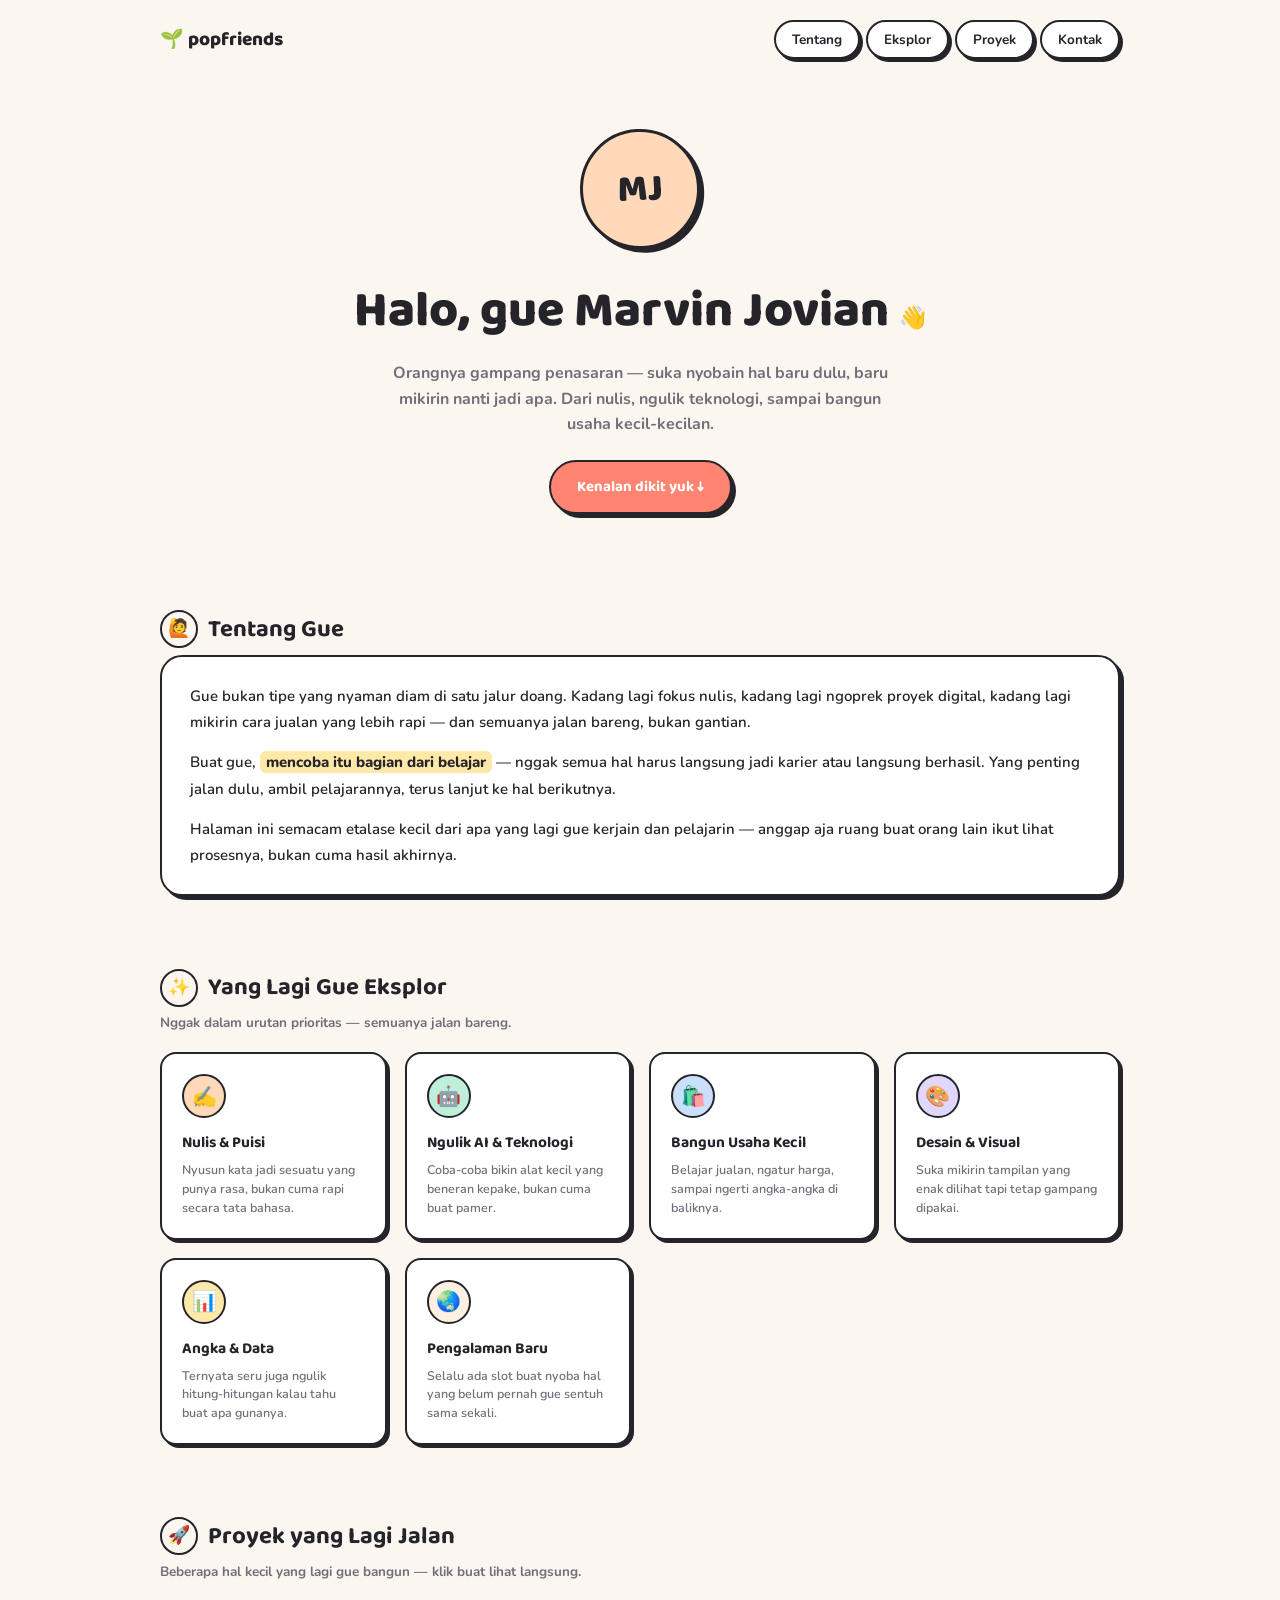
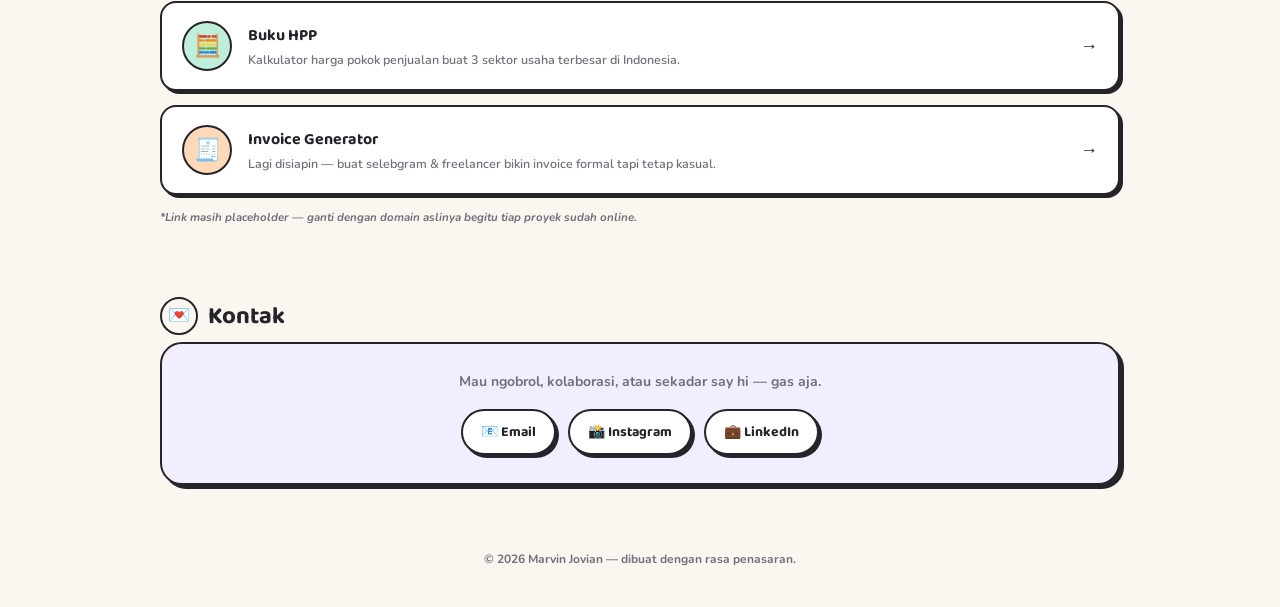
==== commit 980f28f2: "update pop friends" ====
--- a/index.html
+++ b/index.html
@@ -3,9 +3,9 @@
 <head>
 <meta charset="UTF-8">
 <meta name="viewport" content="width=device-width, initial-scale=1.0">
-<title>Kalkulator HPP — 3 Sektor Usaha Terbesar Indonesia</title>
+<title>Marvin Jovian — Profil</title>
 <link rel="preconnect" href="https://fonts.googleapis.com">
-<link href="https://fonts.googleapis.com/css2?family=Baloo+2:wght@500;600;700;800&family=Nunito:wght@400;500;600;700;800&family=IBM+Plex+Mono:wght@400;500&display=swap" rel="stylesheet">
+<link href="https://fonts.googleapis.com/css2?family=Baloo+2:wght@500;600;700;800&family=Nunito:wght@400;500;600;700;800&display=swap" rel="stylesheet">
 <style>
   :root{
     --bg:#FBF7F0;
@@ -26,1210 +26,246 @@
     --white:#FFFFFF;
     --r-lg:22px;
     --r-md:16px;
-    --r-sm:10px;
     --shadow: 4px 4px 0 var(--line);
     --shadow-sm: 3px 3px 0 var(--line);
   }
   *{ box-sizing:border-box; }
-  html,body{
-    margin:0; padding:0;
-    background:var(--bg);
-    color:var(--ink);
-    font-family:'Nunito', sans-serif;
-  }
-  h1,h2,h3,.display{ font-family:'Baloo 2', sans-serif; }
-
-  .wrap{ max-width:1080px; margin:0 auto; padding:40px 20px 90px; }
-
-  header.top{ text-align:center; margin-bottom:24px; }
-  header.top .badge{
+  html{ scroll-behavior:smooth; }
+  html,body{ margin:0; padding:0; background:var(--bg); color:var(--ink); font-family:'Nunito', sans-serif; }
+  h1,h2,h3{ font-family:'Baloo 2', sans-serif; }
+
+  .wrap{ max-width:1000px; margin:0 auto; padding:0 20px; }
+
+  /* ---------- nav ---------- */
+  nav.top{
+    display:flex; align-items:center; justify-content:space-between;
+    padding:20px 0;
+  }
+  nav.top .brand{ font-family:'Baloo 2',sans-serif; font-weight:800; font-size:19px; }
+  nav.top .links{ display:flex; gap:6px; }
+  nav.top a{
+    text-decoration:none; color:var(--ink); font-weight:700; font-size:13.5px;
+    background:var(--white); border:2px solid var(--line); border-radius:999px;
+    padding:8px 16px; box-shadow:var(--shadow-sm); transition:transform .1s;
+  }
+  nav.top a:hover{ transform:translateY(-2px); }
+
+  /* ---------- hero ---------- */
+  .hero{
+    text-align:center; padding:50px 0 60px;
+  }
+  .avatar{
+    width:120px; height:120px; border-radius:50%;
+    background:var(--peach); border:3px solid var(--line);
+    display:flex; align-items:center; justify-content:center;
+    font-family:'Baloo 2',sans-serif; font-weight:800; font-size:38px;
+    margin:0 auto 22px; box-shadow:var(--shadow);
+    transform:rotate(-3deg);
+  }
+  .hero .wave{ font-size:22px; }
+  .hero h1{ font-size:clamp(32px,6vw,50px); font-weight:800; margin:0 0 10px; }
+  .hero .tagline{
+    max-width:520px; margin:0 auto 22px; font-size:16px; font-weight:700;
+    color:var(--ink-soft); line-height:1.6;
+  }
+  .hero .cta{
+    display:inline-block; background:var(--coral); color:var(--white);
+    border:2.5px solid var(--line); border-radius:999px; padding:13px 26px;
+    font-family:'Baloo 2',sans-serif; font-weight:700; font-size:15px;
+    text-decoration:none; box-shadow:var(--shadow); transition:transform .08s, box-shadow .08s;
+  }
+  .hero .cta:hover{ background:var(--coral-dark); }
+  .hero .cta:active{ transform:translate(3px,3px); box-shadow:none; }
+
+  /* ---------- section shell ---------- */
+  section{ padding:36px 0; }
+  section h2{
+    font-size:24px; font-weight:700; margin:0 0 6px;
+    display:flex; align-items:center; gap:10px;
+  }
+  section h2 .ic{
+    width:38px; height:38px; border-radius:50%; border:2.5px solid var(--line);
+    display:flex; align-items:center; justify-content:center; font-size:18px; flex-shrink:0;
+  }
+  section .lead{ color:var(--ink-soft); font-weight:700; font-size:13.5px; margin-bottom:20px; }
+
+  /* ---------- about card ---------- */
+  .about-card{
+    background:var(--white); border:2.5px solid var(--line); border-radius:var(--r-lg);
+    box-shadow:var(--shadow); padding:26px 28px; font-size:15px; line-height:1.75; font-weight:600;
+  }
+  .about-card p{ margin:0 0 14px; }
+  .about-card p:last-child{ margin-bottom:0; }
+  .about-card .highlight{
+    background:var(--yellow); padding:1px 6px; border-radius:6px; font-weight:800;
+  }
+
+  /* ---------- interest grid ---------- */
+  .grid3{ display:grid; grid-template-columns:repeat(auto-fit, minmax(200px,1fr)); gap:18px; }
+  .int-card{
+    background:var(--white); border:2.5px solid var(--line); border-radius:var(--r-md);
+    box-shadow:var(--shadow-sm); padding:20px; transition:transform .1s;
+  }
+  .int-card:hover{ transform:translateY(-3px); }
+  .int-card .ic{
+    width:44px; height:44px; border-radius:50%; border:2px solid var(--line);
+    display:flex; align-items:center; justify-content:center; font-size:20px; margin-bottom:12px;
+  }
+  .int-card h3{ font-size:15.5px; font-weight:700; margin:0 0 6px; }
+  .int-card p{ font-size:12.5px; color:var(--ink-soft); font-weight:600; margin:0; line-height:1.5; }
+
+  /* ---------- project cards ---------- */
+  .proj-card{
+    display:flex; align-items:center; gap:16px;
+    background:var(--white); border:2.5px solid var(--line); border-radius:var(--r-md);
+    box-shadow:var(--shadow-sm); padding:18px 20px; margin-bottom:14px;
+    text-decoration:none; color:var(--ink); transition:transform .1s;
+  }
+  .proj-card:hover{ transform:translateX(4px); }
+  .proj-card .ic{
+    width:50px; height:50px; border-radius:50%; border:2.5px solid var(--line);
+    display:flex; align-items:center; justify-content:center; font-size:22px; flex-shrink:0;
+  }
+  .proj-card .info h3{ margin:0 0 3px; font-size:16px; font-weight:700; }
+  .proj-card .info p{ margin:0; font-size:12.5px; color:var(--ink-soft); font-weight:600; }
+  .proj-card .arrow{ margin-left:auto; font-size:18px; flex-shrink:0; }
+  .proj-note{
+    font-size:11.5px; font-weight:700; color:var(--ink-soft); font-style:italic; margin-top:6px;
+  }
+
+  /* ---------- contact ---------- */
+  .contact-card{
+    background:var(--lilac-soft); border:2.5px solid var(--line); border-radius:var(--r-lg);
+    box-shadow:var(--shadow); padding:28px; text-align:center;
+  }
+  .contact-card p{ font-weight:700; color:var(--ink-soft); margin:0 0 18px; font-size:14px; }
+  .contact-row{ display:flex; gap:12px; justify-content:center; flex-wrap:wrap; }
+  .contact-row a{
     display:inline-flex; align-items:center; gap:8px;
-    background:var(--white); border:2.5px solid var(--line);
-    border-radius:999px; padding:6px 16px;
-    font-weight:700; font-size:12.5px; letter-spacing:.02em;
-    box-shadow:var(--shadow-sm);
-    margin-bottom:16px;
-  }
-  header.top h1{
-    font-size:clamp(30px,5vw,46px);
-    font-weight:800;
-    margin:0 0 10px;
-    line-height:1.1;
-  }
-  header.top h1 .pop{ color:var(--coral-dark); }
-  header.top p{
-    max-width:560px; margin:0 auto; color:var(--ink-soft);
-    font-size:15px; line-height:1.6; font-weight:600;
-  }
-
-  /* ---------- google sheets panel ---------- */
-  .sheets-panel{
-    background:var(--lilac-soft);
-    border:2.5px solid var(--line);
-    border-radius:var(--r-lg);
-    box-shadow:var(--shadow);
-    padding:18px 22px;
-    margin:28px 0;
-  }
-  .sheets-head{ display:flex; align-items:center; gap:10px; margin-bottom:10px; }
-  .sheets-head .ic{
-    width:36px; height:36px; border-radius:50%; background:var(--lilac);
-    border:2px solid var(--line); display:flex; align-items:center; justify-content:center; font-size:17px;
-  }
-  .sheets-head h3{ margin:0; font-size:16px; font-weight:700; }
-  .sheets-row{ display:flex; gap:10px; align-items:center; flex-wrap:wrap; }
-  .sheets-row input[type=text]{
-    flex:1; min-width:220px;
-    font-family:'IBM Plex Mono', monospace; font-size:12.5px;
-    padding:10px 12px; border:2px solid var(--line); border-radius:var(--r-sm);
-    background:var(--white); color:var(--ink);
-  }
-  .mini-btn{
-    background:var(--ink); color:var(--white); border:2.5px solid var(--line);
-    border-radius:999px; font-family:'Baloo 2',sans-serif; font-weight:700;
-    font-size:13px; padding:9px 18px; cursor:pointer; box-shadow:var(--shadow-sm);
-  }
-  .mini-btn:active{ transform:translate(2px,2px); box-shadow:none; }
-  .sheet-status{ font-size:12px; font-weight:800; white-space:nowrap; color:var(--coral-dark); }
-
-  .nama-row{ margin-top:12px; display:flex; align-items:center; gap:10px; flex-wrap:wrap; }
-  .nama-row label{ font-size:13px; font-weight:700; color:var(--ink-soft); }
-  .nama-row input{
-    font-family:'Nunito',sans-serif; font-weight:700; font-size:13.5px;
-    padding:8px 12px; border:2px solid var(--line); border-radius:var(--r-sm);
-    background:var(--white); min-width:200px;
-  }
-
-  .link-toggle{
-    background:none; border:none; margin-top:12px;
-    font-family:'Baloo 2',sans-serif; font-weight:600; font-size:13px;
-    color:var(--ink-soft); text-decoration:underline; cursor:pointer; padding:0;
-  }
-  .guide{
-    margin-top:14px; padding-top:14px; border-top:2px dashed var(--line);
-    font-size:13.5px; line-height:1.7; font-weight:600; color:var(--ink);
-  }
-  .guide ol{ padding-left:20px; margin:0 0 12px; }
-  .guide code{
-    background:var(--white); border:1.5px solid var(--line); border-radius:6px;
-    padding:1px 6px; font-family:'IBM Plex Mono',monospace; font-size:12px;
-  }
-  .code-box{
-    background:#1E1B27; color:#EFE9FF; border:2.5px solid var(--line);
-    border-radius:var(--r-md); padding:14px 16px; position:relative;
-    max-height:220px; overflow:auto;
-  }
-  .code-box pre{
-    margin:0; font-family:'IBM Plex Mono',monospace; font-size:11.5px; line-height:1.6;
-    white-space:pre-wrap; word-break:break-word;
-  }
-  .copy-btn{
-    position:sticky; top:0; float:right;
-    background:var(--yellow); border:2px solid var(--line); border-radius:999px;
-    font-family:'Baloo 2',sans-serif; font-weight:700; font-size:11.5px;
-    padding:6px 12px; cursor:pointer; margin-bottom:8px;
-  }
-
-  .nav{ display:flex; justify-content:center; gap:12px; margin:26px 0 30px; flex-wrap:wrap; }
-  .nav-btn{
-    display:flex; align-items:center; gap:10px;
     background:var(--white); border:2.5px solid var(--line); border-radius:999px;
-    padding:10px 20px 10px 10px; cursor:pointer;
-    font-family:'Baloo 2', sans-serif; font-weight:600; font-size:15px; color:var(--ink);
-    box-shadow:var(--shadow-sm); transition: transform .12s, box-shadow .12s;
-  }
-  .nav-btn .icon{
-    width:34px; height:34px; border-radius:50%; border:2px solid var(--line);
-    display:flex; align-items:center; justify-content:center; font-size:17px;
-  }
-  .nav-btn:hover{ transform:translateY(-2px); }
-  .nav-btn.active{ transform:translate(2px,2px); box-shadow:none; }
-  .nav-btn[data-c="peach"] .icon{ background:var(--peach); }
-  .nav-btn[data-c="mint"] .icon{ background:var(--mint); }
-  .nav-btn[data-c="sky"] .icon{ background:var(--sky); }
-  .nav-btn[data-c="lilac"] .icon{ background:var(--lilac); }
-  .nav-btn[data-c="peach"].active{ background:var(--peach-soft); }
-  .nav-btn[data-c="mint"].active{ background:var(--mint-soft); }
-  .nav-btn[data-c="sky"].active{ background:var(--sky-soft); }
-  .nav-btn[data-c="lilac"].active{ background:var(--lilac-soft); }
-
-  .hist-table{ width:100%; border-collapse:collapse; font-size:12.5px; }
-  .hist-table th{ text-align:left; padding:9px 8px; border-bottom:2.5px solid var(--line); font-family:'Baloo 2',sans-serif; }
-  .hist-table td{ padding:9px 8px; border-bottom:1.5px dotted #E4DCC9; font-weight:600; }
-  .hist-empty{ text-align:center; padding:26px 10px; font-weight:700; color:var(--ink-soft); }
-  .hist-actions{ display:flex; gap:10px; flex-wrap:wrap; margin-bottom:16px; }
-  .file-btn{
-    display:inline-flex; align-items:center; gap:6px; cursor:pointer;
-    background:var(--ink); color:var(--white); border:2.5px solid var(--line);
-    border-radius:999px; font-family:'Baloo 2',sans-serif; font-weight:700;
-    font-size:13px; padding:9px 18px; box-shadow:var(--shadow-sm);
-  }
-  .file-btn.danger{ background:var(--coral-dark); }
-
-  .page{ display:none; }
-  .page.active{ display:block; animation:fadeUp .3s ease; }
-  @keyframes fadeUp{ from{opacity:0; transform:translateY(8px);} to{opacity:1; transform:translateY(0);} }
-
-  .sector-intro{ display:flex; align-items:center; gap:16px; margin-bottom:20px; }
-  .sector-intro .big-icon{
-    width:58px; height:58px; border-radius:50%; border:2.5px solid var(--line);
-    display:flex; align-items:center; justify-content:center; font-size:28px; flex-shrink:0;
-  }
-  .sector-intro h2{ margin:0 0 2px; font-size:24px; font-weight:700; }
-  .sector-intro .meta{ font-size:13px; color:var(--ink-soft); font-weight:700; }
-  .formula-chip{
-    display:inline-block; margin-top:8px; background:var(--white); border:2px dashed var(--line);
-    border-radius:999px; padding:6px 14px; font-size:12.5px; font-weight:700; color:var(--ink-soft);
-  }
-
-  .grid{ display:grid; grid-template-columns: 1.2fr 0.9fr; gap:24px; align-items:start; }
-  @media (max-width:880px){ .grid{ grid-template-columns:1fr; } }
-
-  .card{
-    background:var(--white); border:2.5px solid var(--line); border-radius:var(--r-lg);
-    box-shadow:var(--shadow); padding:22px 24px; margin-bottom:20px;
-  }
-  .card h3{ margin:0 0 14px; font-size:15px; font-weight:700; display:flex; align-items:center; gap:8px; }
-  .card h3 .dot{ width:10px; height:10px; border-radius:50%; border:1.5px solid var(--line); }
-
-  .row{ display:flex; align-items:center; gap:12px; padding:8px 0; }
-  .row label{ flex:1; font-size:13.5px; font-weight:700; color:var(--ink); }
-  .row .hint{ display:block; font-size:11px; font-weight:600; color:var(--ink-soft); margin-top:1px; }
-  .row .rp-wrap{ position:relative; width:150px; flex-shrink:0; }
-  .row .rp-wrap span.prefix{
-    position:absolute; left:12px; top:50%; transform:translateY(-50%);
-    font-size:12px; font-weight:700; color:var(--ink-soft);
-  }
-  input.rp-input, input[type=number]{
-    width:100%; font-family:'Nunito', sans-serif; font-weight:700; font-size:14px; text-align:right;
-    padding:9px 10px 9px 30px; border:2px solid var(--line); border-radius:var(--r-sm);
-    background:var(--bg); color:var(--ink); outline:none;
-  }
-  input.pct{ padding-left:10px; }
-  input:focus{ background:var(--white); box-shadow:2px 2px 0 var(--line); }
-
-  .ing-caption{
-    font-size:11.5px; font-weight:600; color:var(--ink-soft); font-style:italic;
-    margin-bottom:10px;
-  }
-  .ing-row{
-    display:grid;
-    grid-template-columns: repeat(auto-fit, minmax(118px,1fr));
-    gap:10px 14px;
-    padding:14px 0;
-    border-bottom:1.5px dashed var(--line);
-    align-items:end;
-    transition: outline .15s;
-    border-radius:10px;
-  }
-  .ing-row.mismatch{ outline:2px solid var(--coral-dark); padding-left:8px; padding-right:8px; }
-  .ing-field{ min-width:0; }
-  .ing-field.full{ grid-column:1/-1; }
-  .ing-mlabel{
-    display:block; font-size:10px; font-weight:800; text-transform:uppercase; letter-spacing:.03em;
-    color:var(--ink-soft); margin-bottom:4px;
-  }
-  .ing-row input{
-    width:100%; font-family:'Nunito',sans-serif; font-weight:600; font-size:13.5px;
-    padding:9px 9px; border:2px solid var(--line); border-radius:8px;
-    background:var(--bg); color:var(--ink); text-align:left; outline:none;
-  }
-  .ing-row input:focus{ background:var(--white); }
-  .qty-unit{ display:flex; gap:6px; }
-  .qty-unit input{ flex:1; min-width:0; }
-  .qty-unit select{
-    flex:0 0 auto; width:78px; font-family:'Nunito',sans-serif; font-weight:700; font-size:12px;
-    padding:8px 4px; border:2px solid var(--line); border-radius:8px;
-    background:var(--white); color:var(--ink);
-  }
-  .ing-row .rm{
-    grid-column:1/-1; text-align:right; cursor:pointer; font-weight:700; font-size:12.5px;
-    color:var(--coral-dark); opacity:.8; user-select:none;
-  }
-  .ing-row .rm:hover{ opacity:1; }
-  .unit-warning{
-    grid-column:1/-1; font-size:11.5px; font-weight:700; color:var(--coral-dark); display:none;
-  }
-  .add-ing{
-    margin-top:10px; background:var(--mint-soft); border:2px dashed var(--line); border-radius:999px;
-    font-family:'Baloo 2', sans-serif; font-weight:600; font-size:12.5px; padding:7px 16px; cursor:pointer; color:var(--ink);
-  }
-  .add-ing:hover{ background:var(--mint); }
-
-  .calc-btn{
-    display:block; width:100%; background:var(--coral); color:var(--white); border:2.5px solid var(--line);
-    border-radius:999px; font-family:'Baloo 2', sans-serif; font-weight:700; font-size:16px; padding:14px;
-    cursor:pointer; box-shadow:var(--shadow); transition: transform .08s, box-shadow .08s;
-  }
-  .calc-btn:hover{ background:var(--coral-dark); }
-  .calc-btn:active{ transform:translate(3px,3px); box-shadow:none; }
-
-  .save-btn{
-    display:flex; align-items:center; justify-content:center; gap:8px;
-    width:100%; margin-top:10px;
-    background:var(--white); color:var(--ink); border:2.5px dashed var(--line);
-    border-radius:999px; font-family:'Baloo 2', sans-serif; font-weight:700; font-size:14.5px; padding:11px;
-    cursor:pointer;
-  }
-  .save-btn:hover{ background:var(--lilac-soft); }
-  .save-btn:active{ transform:translate(2px,2px); }
-
-  .summary-card{
-    background:var(--white); border:2.5px solid var(--line); border-radius:var(--r-lg);
-    padding:16px 20px; box-shadow:var(--shadow); font-size:13px; font-weight:700; margin-bottom:20px;
-  }
-  .summary-card .line{ display:flex; justify-content:space-between; padding:6px 0; border-bottom:2px dotted #E4DCC9; }
-  .summary-card .line.total{ border-bottom:none; border-top:2.5px solid var(--line); margin-top:4px; padding-top:10px; font-size:14.5px; }
-  .summary-card .neg{ color:var(--coral-dark); }
-
-  .tag-area{ display:flex; justify-content:center; margin:8px 0 20px; min-height:190px; align-items:center; }
-  .placeholder-note{ font-size:13px; font-weight:700; color:var(--ink-soft); text-align:center; max-width:210px; }
-  .tag{
-    position:relative; background:var(--yellow); border:3px solid var(--line); border-radius:var(--r-md);
-    padding:20px 26px 18px; text-align:center; transform:rotate(-4deg) scale(0.5); opacity:0; box-shadow:var(--shadow);
-  }
-  .tag::before{
-    content:""; position:absolute; top:-11px; left:22px; width:16px; height:16px;
-    background:var(--bg); border:3px solid var(--line); border-radius:50%;
-  }
-  .tag.show{ animation:tagPop .45s cubic-bezier(.25,1.6,.4,1) forwards; }
-  @keyframes tagPop{
-    0%{ opacity:0; transform:rotate(-4deg) scale(0.4); }
-    60%{ opacity:1; transform:rotate(-4deg) scale(1.06); }
-    100%{ opacity:1; transform:rotate(-4deg) scale(1); }
-  }
-  .tag .label{ font-size:11px; font-weight:800; text-transform:uppercase; letter-spacing:.06em; color:var(--ink-soft); }
-  .tag .value{ font-family:'Baloo 2',sans-serif; font-size:28px; font-weight:800; margin:4px 0; white-space:nowrap; color:var(--ink); }
-  .tag .sub{ font-size:11.5px; font-weight:700; color:var(--ink-soft); }
-
-  .jual-card{ background:var(--mint-soft); border:2.5px solid var(--line); border-radius:var(--r-lg); padding:18px 20px; box-shadow:var(--shadow); }
-  .jual-card h4{ margin:0 0 10px; font-family:'Baloo 2',sans-serif; font-size:14px; font-weight:700; }
-  .jual-card .row .rp-wrap{ width:95px; }
-  .jual-result{ font-family:'Baloo 2',sans-serif; font-size:22px; font-weight:800; color:#1E7A57; margin-top:8px; }
-  .benchmark{ margin-top:10px; font-size:11.5px; font-weight:600; color:var(--ink-soft); line-height:1.5; }
+    padding:10px 18px; text-decoration:none; color:var(--ink);
+    font-family:'Baloo 2',sans-serif; font-weight:700; font-size:14px;
+    box-shadow:var(--shadow-sm); transition:transform .1s;
+  }
+  .contact-row a:hover{ transform:translateY(-2px); }
 
   footer{
-    max-width:1080px; margin:36px auto 0; padding:0 20px;
-    color:var(--ink-soft); font-size:12px; font-weight:700; text-align:center; line-height:1.7;
-  }
-
-  .toast{
-    position:fixed; left:50%; bottom:26px; transform:translate(-50%,20px);
-    background:var(--ink); color:var(--white); font-family:'Baloo 2',sans-serif; font-weight:700; font-size:14px;
-    padding:12px 22px; border-radius:999px; box-shadow:0 6px 20px rgba(0,0,0,.25);
-    opacity:0; pointer-events:none; transition:all .25s ease; z-index:999;
-  }
-  .toast.show{ opacity:1; transform:translate(-50%,0); }
+    text-align:center; padding:30px 0 40px; color:var(--ink-soft);
+    font-size:12px; font-weight:700;
+  }
+
+  @media (max-width:600px){
+    nav.top .links{ display:none; }
+  }
 </style>
 </head>
 <body>
 
 <div class="wrap">
-  <header class="top">
-    <div class="badge">🧮 &nbsp;Kalkulator HPP untuk UMKM</div>
-    <h1>Hitung HPP-mu <span class="pop">tanpa pusing</span></h1>
-    <p>Tiga kalkulator terpisah untuk tiga sektor usaha terbesar di Indonesia — masing-masing pakai cara hitung yang memang berbeda. Isi angkanya, langsung dapat HPP dan saran harga jual — lalu simpan ke Google Sheets-mu sendiri.</p>
-  </header>
-
-  <div class="sheets-panel">
-    <div class="sheets-head">
-      <div class="ic">📊</div>
-      <h3>Sambungkan ke Google Sheets-mu</h3>
-    </div>
-    <div class="sheets-row">
-      <input type="text" id="sheet-url" placeholder="Tempel URL Web App Google Sheets di sini (lihat cara di bawah)…">
-      <button class="mini-btn" onclick="saveSheetUrl()">Simpan</button>
-      <span class="sheet-status" id="sheet-status">Belum tersambung</span>
-    </div>
-    <div class="nama-row">
-      <label>Nama usaha / klien (ikut tersimpan di tiap baris):</label>
-      <input type="text" id="nama-usaha" placeholder="mis. Toko Barokah">
-    </div>
-    <button class="link-toggle" onclick="toggleGuide()" id="guide-toggle">Belum punya Sheets-nya? Lihat cara sambungkan (5 menit) ⌄</button>
-    <div class="guide" id="guide" style="display:none">
-      <ol>
-        <li>Buat <strong>Google Sheet baru</strong> (spreadsheet kosong) di Google Drive-mu — atau langsung pakai <strong>Template Sheets HPP</strong> yang sudah disediakan (lihat tautan unduhan di bawah kode), lalu upload ke Drive dan buka dengan Google Sheets.</li>
-        <li>Buka menu <code>Extensions</code> → <code>Apps Script</code>.</li>
-        <li>Hapus semua kode yang ada, lalu tempel kode di bawah ini (tombol salin di kanan atas).</li>
-        <li>Klik <code>Deploy</code> → <code>New deployment</code> → pilih tipe <code>Web app</code>. Isi <em>Execute as</em>: <strong>Me</strong>, dan <em>Who has access</em>: <strong>Anyone</strong>. Klik <code>Deploy</code>.</li>
-        <li>Salin <strong>Web app URL</strong> yang muncul, tempel di kotak di atas, lalu klik <em>Simpan</em>.</li>
-        <li>Kembali ke Sheets-nya, refresh halaman — akan muncul menu baru <strong>📊 Buku HPP</strong> di menu bar. Klik <strong>🎨 Setup Template Otomatis</strong> untuk memberi warna header dan merapikan kolom secara otomatis.</li>
-        <li>Untuk grafik tren HPP: blok kolom <code>waktu</code> dan kolom HPP (mis. <code>hpp</code> atau <code>hpp_per_porsi</code>) → <code>Insert</code> → <code>Chart</code>. Setiap menambah baris baru, buka grafiknya → titik tiga → <em>Edit chart</em> → perluas rentang data agar ikut ter-plot.</li>
-      </ol>
-      <div class="code-box">
-        <button class="copy-btn" onclick="copyCode()">📋 Salin kode</button>
-        <pre id="gs-code">function onOpen() {
-  SpreadsheetApp.getUi()
-    .createMenu('📊 Buku HPP')
-    .addItem('🎨 Setup Template Otomatis', 'setupTemplate')
-    .addToUi();
-}
-
-function setupTemplate() {
-  var ss = SpreadsheetApp.getActiveSpreadsheet();
-  var sektor = {
-    'Dagang': '#FFD9B8',
-    'Kuliner': '#BFEFDA',
-    'Manufaktur': '#C9DFFC'
-  };
-  Object.keys(sektor).forEach(function (nama) {
-    var sheet = ss.getSheetByName(nama);
-    if (!sheet) sheet = ss.insertSheet(nama);
-    formatSheet(sheet, sektor[nama]);
-  });
-  SpreadsheetApp.getUi().alert(
-    'Template siap! 3 tab (Dagang, Kuliner, Manufaktur) sudah diformat.\\n\\n' +
-    'Untuk grafik tren HPP: blok kolom waktu + kolom HPP, lalu Insert > Chart.'
-  );
-}
-
-function formatSheet(sheet, warna) {
-  var lastCol = Math.max(sheet.getLastColumn(), 1);
-  if (sheet.getLastRow() > 0) {
-    var header = sheet.getRange(1, 1, 1, lastCol);
-    header.setBackground(warna).setFontWeight('bold').setHorizontalAlignment('center');
-  }
-  sheet.setFrozenRows(1);
-  sheet.autoResizeColumns(1, Math.max(lastCol, 10));
-}
-
-function doPost(e) {
-  try {
-    var data = JSON.parse(e.postData.contents);
-    var ss = SpreadsheetApp.getActiveSpreadsheet();
-    var sheetName = data.sektor || 'Riwayat';
-    var sheet = ss.getSheetByName(sheetName);
-    if (!sheet) {
-      sheet = ss.insertSheet(sheetName);
-    }
-    if (sheet.getLastRow() === 0) {
-      sheet.appendRow(Object.keys(data));
-    }
-    var headers = sheet.getRange(1, 1, 1, sheet.getLastColumn()).getValues()[0];
-    var row = headers.map(function(h) {
-      return data[h] !== undefined ? data[h] : '';
-    });
-    sheet.appendRow(row);
-    return ContentService.createTextOutput(JSON.stringify({status: 'ok'}))
-      .setMimeType(ContentService.MimeType.JSON);
-  } catch (err) {
-    return ContentService.createTextOutput(JSON.stringify({status: 'error', message: String(err)}))
-      .setMimeType(ContentService.MimeType.JSON);
-  }
-}
-
-function doGet(e) {
-  return ContentService.createTextOutput('Buku HPP Sheets Endpoint aktif ✅');
-}</pre>
-      </div>
-      <p style="margin-top:10px; font-size:12.5px;">Data tersimpan langsung ke akun Google-mu sendiri — tidak lewat server pihak ketiga mana pun. Tiap sektor otomatis masuk ke tab (sheet) sendiri: <code>Dagang</code>, <code>Kuliner</code>, <code>Manufaktur</code>.</p>
-      <p style="margin-top:6px; font-size:12.5px;">Tidak mau ribet bikin sheet dari nol? Unduh <strong>Template-Sheets-HPP.xlsx</strong> (sudah ada rumus, warna header, dan contoh grafik) dari halaman tempat kamu mendapatkan situs ini, lalu upload ke Google Drive.</p>
-    </div>
+  <nav class="top">
+    <div class="brand">🌱 popfriends</div>
+    <div class="links">
+      <a href="#tentang">Tentang</a>
+      <a href="#eksplor">Eksplor</a>
+      <a href="#proyek">Proyek</a>
+      <a href="#kontak">Kontak</a>
+    </div>
+  </nav>
+
+  <div class="hero">
+    <div class="avatar">MJ</div>
+    <h1>Halo, gue Marvin Jovian <span class="wave">👋</span></h1>
+    <p class="tagline">Orangnya gampang penasaran — suka nyobain hal baru dulu, baru mikirin nanti jadi apa. Dari nulis, ngulik teknologi, sampai bangun usaha kecil-kecilan.</p>
+    <a href="#tentang" class="cta">Kenalan dikit yuk ↓</a>
   </div>
 
-  <nav class="nav">
-    <button class="nav-btn active" data-c="peach" data-page="page-dagang" onclick="showPage('page-dagang', this)">
-      <span class="icon">🛍️</span> Dagang &amp; Eceran
-    </button>
-    <button class="nav-btn" data-c="mint" data-page="page-kuliner" onclick="showPage('page-kuliner', this)">
-      <span class="icon">🍲</span> Kuliner &amp; F&amp;B
-    </button>
-    <button class="nav-btn" data-c="sky" data-page="page-manufaktur" onclick="showPage('page-manufaktur', this)">
-      <span class="icon">🏭</span> Manufaktur
-    </button>
-    <button class="nav-btn" data-c="lilac" data-page="page-riwayat" onclick="showPage('page-riwayat', this)">
-      <span class="icon">📁</span> Riwayat Lokal
-    </button>
-  </nav>
-
-  <section class="page active" id="page-dagang">
-    <div class="sector-intro">
-      <div class="big-icon" style="background:var(--peach)">🛍️</div>
-      <div>
-        <h2>Perdagangan &amp; Eceran</h2>
-        <div class="meta">Toko, warung, reseller, distributor · sektor terbesar, 14,44 juta unit usaha</div>
-        <div class="formula-chip">HPP = Persediaan Awal + Pembelian Bersih − Persediaan Akhir</div>
-      </div>
-    </div>
-
-    <div class="grid">
-      <div>
-        <div class="card">
-          <h3><span class="dot" style="background:var(--peach)"></span>Persediaan Barang</h3>
-          <div class="row">
-            <label>Persediaan awal<span class="hint">nilai stok di awal periode</span></label>
-            <div class="rp-wrap"><span class="prefix">Rp</span><input class="rp-input" data-k="dg_awal" type="text" value="0"></div>
-          </div>
-          <div class="row">
-            <label>Persediaan akhir<span class="hint">nilai stok tersisa di akhir periode</span></label>
-            <div class="rp-wrap"><span class="prefix">Rp</span><input class="rp-input" data-k="dg_akhir" type="text" value="0"></div>
-          </div>
-        </div>
-
-        <div class="card">
-          <h3><span class="dot" style="background:var(--peach)"></span>Pembelian Bersih</h3>
-          <div class="row">
-            <label>Total pembelian barang</label>
-            <div class="rp-wrap"><span class="prefix">Rp</span><input class="rp-input" data-k="dg_pembelian" type="text" value="0"></div>
-          </div>
-          <div class="row">
-            <label>Ongkos angkut pembelian</label>
-            <div class="rp-wrap"><span class="prefix">Rp</span><input class="rp-input" data-k="dg_ongkos" type="text" value="0"></div>
-          </div>
-          <div class="row">
-            <label>Retur pembelian</label>
-            <div class="rp-wrap"><span class="prefix">Rp</span><input class="rp-input" data-k="dg_retur" type="text" value="0"></div>
-          </div>
-          <div class="row">
-            <label>Potongan / diskon pembelian</label>
-            <div class="rp-wrap"><span class="prefix">Rp</span><input class="rp-input" data-k="dg_potongan" type="text" value="0"></div>
-          </div>
-        </div>
-
-        <div class="card">
-          <h3><span class="dot" style="background:var(--peach)"></span>Opsional: HPP per Unit</h3>
-          <div class="row">
-            <label>Jumlah unit terjual periode ini</label>
-            <div class="rp-wrap"><span class="prefix">#</span><input type="number" min="0" data-k="dg_unit" value="0"></div>
-          </div>
-        </div>
-
-        <button class="calc-btn" onclick="hitungDagang()">Hitung HPP →</button>
-      </div>
-
-      <div>
-        <div class="summary-card" id="dg-summary">
-          <div class="line"><span>Pembelian bersih</span><span id="dg-pb">Rp 0</span></div>
-          <div class="line"><span>+ Persediaan awal</span><span id="dg-awal-o">Rp 0</span></div>
-          <div class="line"><span>− Persediaan akhir</span><span class="neg" id="dg-akhir-o">Rp 0</span></div>
-          <div class="line total"><span>HPP</span><span id="dg-hpp-o">Rp 0</span></div>
-        </div>
-
-        <div class="tag-area">
-          <div class="placeholder-note" id="dg-placeholder">Isi angka di sebelah kiri lalu tekan "Hitung HPP" — hasilnya muncul di sini 👇</div>
-          <div class="tag" id="dg-stamp">
-            <div class="label">HPP Periode Ini</div>
-            <div class="value" id="dg-stamp-val">Rp 0</div>
-            <div class="sub" id="dg-stamp-sub">per unit: Rp 0</div>
-          </div>
-        </div>
-
-        <div class="jual-card">
-          <h4>💡 Saran Harga Jual</h4>
-          <div class="row">
-            <label>Markup dari HPP per unit</label>
-            <div class="rp-wrap"><span class="prefix">%</span><input class="pct" type="number" min="0" data-k="dg_markup" value="30"></div>
-          </div>
-          <div class="jual-result" id="dg-jual">Rp 0 / unit</div>
-          <div class="benchmark">Markup lazim ritel/reseller: 20–50% dari HPP, tergantung kategori barang &amp; perputaran stok.</div>
-        </div>
-
-        <button class="save-btn" onclick="simpanDagang()">💾 Simpan hasil ke Google Sheets</button>
-      </div>
-    </div>
-  </section>
-
-  <section class="page" id="page-kuliner">
-    <div class="sector-intro">
-      <div class="big-icon" style="background:var(--mint)">🍲</div>
-      <div>
-        <h2>Kuliner &amp; Akomodasi (F&amp;B)</h2>
-        <div class="meta">Warung makan, kafe, katering, minuman kekinian · 6,41 juta unit usaha</div>
-        <div class="formula-chip">HPP per Porsi = (Bahan Baku + Tenaga Kerja + Overhead) ÷ Jumlah Porsi</div>
-      </div>
-    </div>
-
-    <div class="grid">
-      <div>
-        <div class="card">
-          <h3><span class="dot" style="background:var(--mint)"></span>Bahan Baku per Resep / Batch</h3>
-          <div class="ing-caption">Pilih satuan sesuai jenis bahan (berat/volume/pcs) — Isi Beli &amp; Dipakai otomatis dikonversi kalau satuannya beda tapi sejenis (mis. kg ↔ gram).</div>
-          <div id="ing-list"></div>
-          <button class="add-ing" onclick="addIngredient()">+ Tambah bahan</button>
-        </div>
-
-        <div class="card">
-          <h3><span class="dot" style="background:var(--mint)"></span>Tenaga Kerja &amp; Overhead</h3>
-          <div class="row">
-            <label>Tenaga kerja langsung (per batch/resep)</label>
-            <div class="rp-wrap"><span class="prefix">Rp</span><input class="rp-input" data-k="kl_tenaga" type="text" value="0"></div>
-          </div>
-          <div class="row">
-            <label>Overhead — gas, listrik, air, kemasan</label>
-            <div class="rp-wrap"><span class="prefix">Rp</span><input class="rp-input" data-k="kl_overhead" type="text" value="0"></div>
-          </div>
-          <div class="row">
-            <label>Jumlah porsi dihasilkan batch ini</label>
-            <div class="rp-wrap"><span class="prefix">#</span><input type="number" min="1" data-k="kl_porsi" value="1"></div>
-          </div>
-        </div>
-
-        <button class="calc-btn" onclick="hitungKuliner()">Hitung HPP →</button>
-      </div>
-
-      <div>
-        <div class="summary-card" id="kl-summary">
-          <div class="line"><span>Total biaya bahan baku</span><span id="kl-bahan">Rp 0</span></div>
-          <div class="line"><span>+ Tenaga kerja langsung</span><span id="kl-tenaga-o">Rp 0</span></div>
-          <div class="line"><span>+ Overhead</span><span id="kl-overhead-o">Rp 0</span></div>
-          <div class="line total"><span>Total biaya batch</span><span id="kl-total-o">Rp 0</span></div>
-        </div>
-
-        <div class="tag-area">
-          <div class="placeholder-note" id="kl-placeholder">Tambahkan bahan, isi tenaga kerja &amp; overhead, lalu hitung 👇</div>
-          <div class="tag" id="kl-stamp" style="background:var(--mint)">
-            <div class="label">HPP per Porsi</div>
-            <div class="value" id="kl-stamp-val">Rp 0</div>
-            <div class="sub" id="kl-stamp-sub">dari 1 porsi</div>
-          </div>
-        </div>
-
-        <div class="jual-card">
-          <h4>💡 Saran Harga Jual</h4>
-          <div class="row">
-            <label>Target food cost</label>
-            <div class="rp-wrap"><span class="prefix">%</span><input class="pct" type="number" min="1" max="90" data-k="kl_fc" value="35"></div>
-          </div>
-          <div class="jual-result" id="kl-jual">Rp 0 / porsi</div>
-          <div class="benchmark">Food cost aman: makanan 25–38%, minuman 15–25%, warung/UMKM rumahan 40–50%, katering 35–45%.</div>
-        </div>
-
-        <button class="save-btn" onclick="simpanKuliner()">💾 Simpan hasil ke Google Sheets</button>
-      </div>
-    </div>
-  </section>
-
-  <section class="page" id="page-manufaktur">
-    <div class="sector-intro">
-      <div class="big-icon" style="background:var(--sky)">🏭</div>
-      <div>
-        <h2>Industri Pengolahan (Manufaktur)</h2>
-        <div class="meta">Konveksi, produsen kemasan, kerajinan, furnitur · 4,17 juta unit usaha</div>
-        <div class="formula-chip">HPP = Harga Pokok Produksi + Barang Jadi Awal − Barang Jadi Akhir</div>
-      </div>
-    </div>
-
-    <div class="grid">
-      <div>
-        <div class="card">
-          <h3><span class="dot" style="background:var(--sky)"></span>Bahan Baku Terpakai</h3>
-          <div class="row">
-            <label>Persediaan awal bahan baku</label>
-            <div class="rp-wrap"><span class="prefix">Rp</span><input class="rp-input" data-k="mf_bb_awal" type="text" value="0"></div>
-          </div>
-          <div class="row">
-            <label>Pembelian bahan baku</label>
-            <div class="rp-wrap"><span class="prefix">Rp</span><input class="rp-input" data-k="mf_bb_beli" type="text" value="0"></div>
-          </div>
-          <div class="row">
-            <label>Persediaan akhir bahan baku</label>
-            <div class="rp-wrap"><span class="prefix">Rp</span><input class="rp-input" data-k="mf_bb_akhir" type="text" value="0"></div>
-          </div>
-        </div>
-
-        <div class="card">
-          <h3><span class="dot" style="background:var(--sky)"></span>Biaya Produksi Lain</h3>
-          <div class="row">
-            <label>Biaya tenaga kerja langsung (BTKL)</label>
-            <div class="rp-wrap"><span class="prefix">Rp</span><input class="rp-input" data-k="mf_btkl" type="text" value="0"></div>
-          </div>
-          <div class="row">
-            <label>Biaya overhead pabrik (BOP)</label>
-            <div class="rp-wrap"><span class="prefix">Rp</span><input class="rp-input" data-k="mf_bop" type="text" value="0"></div>
-          </div>
-        </div>
-
-        <div class="card">
-          <h3><span class="dot" style="background:var(--sky)"></span>Barang Dalam Proses</h3>
-          <div class="row">
-            <label>Barang dalam proses — awal</label>
-            <div class="rp-wrap"><span class="prefix">Rp</span><input class="rp-input" data-k="mf_bdp_awal" type="text" value="0"></div>
-          </div>
-          <div class="row">
-            <label>Barang dalam proses — akhir</label>
-            <div class="rp-wrap"><span class="prefix">Rp</span><input class="rp-input" data-k="mf_bdp_akhir" type="text" value="0"></div>
-          </div>
-        </div>
-
-        <div class="card">
-          <h3><span class="dot" style="background:var(--sky)"></span>Barang Jadi</h3>
-          <div class="row">
-            <label>Barang jadi — awal</label>
-            <div class="rp-wrap"><span class="prefix">Rp</span><input class="rp-input" data-k="mf_bj_awal" type="text" value="0"></div>
-          </div>
-          <div class="row">
-            <label>Barang jadi — akhir</label>
-            <div class="rp-wrap"><span class="prefix">Rp</span><input class="rp-input" data-k="mf_bj_akhir" type="text" value="0"></div>
-          </div>
-          <div class="row">
-            <label>Jumlah unit diproduksi</label>
-            <div class="rp-wrap"><span class="prefix">#</span><input type="number" min="0" data-k="mf_unit" value="0"></div>
-          </div>
-        </div>
-
-        <button class="calc-btn" onclick="hitungManufaktur()">Hitung HPP →</button>
-      </div>
-
-      <div>
-        <div class="summary-card" id="mf-summary">
-          <div class="line"><span>Bahan baku terpakai</span><span id="mf-bb-o">Rp 0</span></div>
-          <div class="line"><span>+ BTKL</span><span id="mf-btkl-o">Rp 0</span></div>
-          <div class="line"><span>+ BOP</span><span id="mf-bop-o">Rp 0</span></div>
-          <div class="line total"><span>Total biaya produksi</span><span id="mf-tbp-o">Rp 0</span></div>
-          <div class="line" style="border-top:2px solid var(--line); margin-top:6px; padding-top:8px;"><span>Harga pokok produksi</span><span id="mf-hpprod-o">Rp 0</span></div>
-        </div>
-
-        <div class="tag-area">
-          <div class="placeholder-note" id="mf-placeholder">Isi komponen produksi di sebelah kiri, lalu hitung 👇</div>
-          <div class="tag" id="mf-stamp" style="background:var(--sky)">
-            <div class="label">HPP Periode Ini</div>
-            <div class="value" id="mf-stamp-val">Rp 0</div>
-            <div class="sub" id="mf-stamp-sub">per unit: Rp 0</div>
-          </div>
-        </div>
-
-        <div class="jual-card">
-          <h4>💡 Saran Harga Jual</h4>
-          <div class="row">
-            <label>Markup dari HPP per unit</label>
-            <div class="rp-wrap"><span class="prefix">%</span><input class="pct" type="number" min="0" data-k="mf_markup" value="35"></div>
-          </div>
-          <div class="jual-result" id="mf-jual">Rp 0 / unit</div>
-          <div class="benchmark">Markup lazim manufaktur/konveksi skala UMKM: 30–60%, tergantung kompleksitas produk &amp; volume.</div>
-        </div>
-
-        <button class="save-btn" onclick="simpanManufaktur()">💾 Simpan hasil ke Google Sheets</button>
-      </div>
-    </div>
-  </section>
-
-  <section class="page" id="page-riwayat">
-    <div class="sector-intro">
-      <div class="big-icon" style="background:var(--lilac)">📁</div>
-      <div>
-        <h2>Riwayat &amp; Backup Lokal</h2>
-        <div class="meta">Tersimpan di browser ini saja — tidak perlu Google Sheets untuk mulai memakainya.</div>
-        <div class="formula-chip">Setiap "💾 Simpan hasil" otomatis tercatat di sini juga</div>
-      </div>
-    </div>
-
-    <div class="card">
-      <div class="hist-actions">
-        <button class="file-btn" onclick="exportCSV()">⬇️ Unduh CSV</button>
-        <label class="file-btn">
-          ⬆️ Impor CSV
-          <input type="file" accept=".csv" style="display:none" onchange="importCSV(this.files[0]); this.value='';">
-        </label>
-        <button class="file-btn danger" onclick="clearHistory()">🗑️ Hapus Semua</button>
-      </div>
-      <div id="history-table"></div>
+  <section id="tentang">
+    <h2><span class="ic">🙋</span>Tentang Gue</h2>
+    <div class="about-card">
+      <p>Gue bukan tipe yang nyaman diam di satu jalur doang. Kadang lagi fokus nulis, kadang lagi ngoprek proyek digital, kadang lagi mikirin cara jualan yang lebih rapi — dan semuanya jalan bareng, bukan gantian.</p>
+      <p>Buat gue, <span class="highlight">mencoba itu bagian dari belajar</span> — nggak semua hal harus langsung jadi karier atau langsung berhasil. Yang penting jalan dulu, ambil pelajarannya, terus lanjut ke hal berikutnya.</p>
+      <p>Halaman ini semacam etalase kecil dari apa yang lagi gue kerjain dan pelajarin — anggap aja ruang buat orang lain ikut lihat prosesnya, bukan cuma hasil akhirnya.</p>
+    </div>
+  </section>
+
+  <section id="eksplor">
+    <h2><span class="ic">✨</span>Yang Lagi Gue Eksplor</h2>
+    <div class="lead">Nggak dalam urutan prioritas — semuanya jalan bareng.</div>
+    <div class="grid3">
+      <div class="int-card">
+        <div class="ic" style="background:var(--peach)">✍️</div>
+        <h3>Nulis &amp; Puisi</h3>
+        <p>Nyusun kata jadi sesuatu yang punya rasa, bukan cuma rapi secara tata bahasa.</p>
+      </div>
+      <div class="int-card">
+        <div class="ic" style="background:var(--mint)">🤖</div>
+        <h3>Ngulik AI &amp; Teknologi</h3>
+        <p>Coba-coba bikin alat kecil yang beneran kepake, bukan cuma buat pamer.</p>
+      </div>
+      <div class="int-card">
+        <div class="ic" style="background:var(--sky)">🛍️</div>
+        <h3>Bangun Usaha Kecil</h3>
+        <p>Belajar jualan, ngatur harga, sampai ngerti angka-angka di baliknya.</p>
+      </div>
+      <div class="int-card">
+        <div class="ic" style="background:var(--lilac)">🎨</div>
+        <h3>Desain &amp; Visual</h3>
+        <p>Suka mikirin tampilan yang enak dilihat tapi tetap gampang dipakai.</p>
+      </div>
+      <div class="int-card">
+        <div class="ic" style="background:var(--yellow)">📊</div>
+        <h3>Angka &amp; Data</h3>
+        <p>Ternyata seru juga ngulik hitung-hitungan kalau tahu buat apa gunanya.</p>
+      </div>
+      <div class="int-card">
+        <div class="ic" style="background:var(--peach-soft)">🌏</div>
+        <h3>Pengalaman Baru</h3>
+        <p>Selalu ada slot buat nyoba hal yang belum pernah gue sentuh sama sekali.</p>
+      </div>
+    </div>
+  </section>
+
+  <section id="proyek">
+    <h2><span class="ic">🚀</span>Proyek yang Lagi Jalan</h2>
+    <div class="lead">Beberapa hal kecil yang lagi gue bangun — klik buat lihat langsung.</div>
+
+    <a href="https://hpp.popfriends.id" class="proj-card">
+      <div class="ic" style="background:var(--mint)">🧮</div>
+      <div class="info">
+        <h3>Buku HPP</h3>
+        <p>Kalkulator harga pokok penjualan buat 3 sektor usaha terbesar di Indonesia.</p>
+      </div>
+      <span class="arrow">→</span>
+    </a>
+
+    <a href="#" class="proj-card">
+      <div class="ic" style="background:var(--peach)">🧾</div>
+      <div class="info">
+        <h3>Invoice Generator</h3>
+        <p>Lagi disiapin — buat selebgram &amp; freelancer bikin invoice formal tapi tetap kasual.</p>
+      </div>
+      <span class="arrow">→</span>
+    </a>
+
+    <div class="proj-note">*Link masih placeholder — ganti dengan domain aslinya begitu tiap proyek sudah online.</div>
+  </section>
+
+  <section id="kontak">
+    <h2><span class="ic">💌</span>Kontak</h2>
+    <div class="contact-card">
+      <p>Mau ngobrol, kolaborasi, atau sekadar say hi — gas aja.</p>
+      <div class="contact-row">
+        <a href="mailto:hello@popfriends.id">📧 Email</a>
+        <a href="#">📸 Instagram</a>
+        <a href="#">💼 LinkedIn</a>
+      </div>
     </div>
   </section>
 
   <footer>
-    Rumus disusun dari praktik akuntansi umum di Indonesia (perusahaan dagang, food cost F&amp;B, manufaktur full-costing).<br>
-    Jumlah unit usaha per sektor mengacu pada klasifikasi KBLI, data UKMIndonesia.id / BPS 2025. Untuk kebutuhan pajak &amp; audit resmi, konsultasikan akuntan bersertifikat.<br>
-    Data yang disimpan lewat fitur Google Sheets tersimpan langsung ke akun Google milik masing-masing pengguna.
+    © 2026 Marvin Jovian — dibuat dengan rasa penasaran.
   </footer>
 </div>
 
-<div class="toast" id="toast"></div>
-
-<script>
-/* ---------- helpers ---------- */
-function toNumber(str){
-  if(typeof str !== 'string') return Number(str)||0;
-  const cleaned = str.replace(/[^0-9]/g,'');
-  return cleaned ? parseInt(cleaned,10) : 0;
-}
-function fmtRp(num){
-  num = Math.round(num||0);
-  return 'Rp ' + new Intl.NumberFormat('id-ID').format(num);
-}
-function getVal(key){
-  const el = document.querySelector('[data-k="'+key+'"]');
-  if(!el) return 0;
-  if(el.type === 'number') return Number(el.value)||0;
-  return toNumber(el.value);
-}
-
-document.addEventListener('input', function(e){
-  if(e.target.classList && e.target.classList.contains('rp-input')){
-    const n = toNumber(e.target.value);
-    e.target.value = n === 0 ? '0' : new Intl.NumberFormat('id-ID').format(n);
-  }
-});
-
-/* ---------- toast ---------- */
-function showToast(msg){
-  const t = document.getElementById('toast');
-  t.textContent = msg;
-  t.classList.remove('show');
-  void t.offsetWidth;
-  t.classList.add('show');
-  clearTimeout(window._toastTimer);
-  window._toastTimer = setTimeout(()=>t.classList.remove('show'), 2800);
-}
-
-/* ---------- google sheets connection ---------- */
-const SHEET_KEY = 'hpp_sheet_webhook_url';
-function updateSheetStatus(v){
-  const el = document.getElementById('sheet-status');
-  if(v){ el.textContent='Tersambung ✅'; el.style.color='#1E7A57'; }
-  else{ el.textContent='Belum tersambung'; el.style.color='#E8654F'; }
-}
-function loadSheetUrl(){
-  const v = localStorage.getItem(SHEET_KEY) || '';
-  document.getElementById('sheet-url').value = v;
-  updateSheetStatus(v);
-  const nama = localStorage.getItem('hpp_nama_usaha') || '';
-  document.getElementById('nama-usaha').value = nama;
-}
-function saveSheetUrl(){
-  const v = document.getElementById('sheet-url').value.trim();
-  localStorage.setItem(SHEET_KEY, v);
-  updateSheetStatus(v);
-  showToast(v ? 'URL Sheets tersimpan ✅' : 'URL dikosongkan');
-}
-document.getElementById('nama-usaha').addEventListener('input', function(e){
-  localStorage.setItem('hpp_nama_usaha', e.target.value);
-});
-function toggleGuide(){
-  const g = document.getElementById('guide');
-  const btn = document.getElementById('guide-toggle');
-  const open = g.style.display !== 'none';
-  g.style.display = open ? 'none' : 'block';
-  btn.textContent = open
-    ? 'Belum punya Sheets-nya? Lihat cara sambungkan (5 menit) ⌄'
-    : 'Sembunyikan panduan ⌃';
-}
-function copyCode(){
-  const code = document.getElementById('gs-code').textContent;
-  navigator.clipboard.writeText(code).then(()=> showToast('Kode Apps Script disalin 📋'))
-    .catch(()=> showToast('Gagal menyalin — salin manual ya'));
-}
-function sendToSheets(sektor, payload, onDone){
-  const url = localStorage.getItem(SHEET_KEY);
-  if(!url){ if(onDone) onDone(false); return; }
-  const namaUsaha = document.getElementById('nama-usaha').value || '-';
-  const full = Object.assign({
-    waktu: new Date().toLocaleString('id-ID'),
-    sektor: sektor,
-    nama_usaha: namaUsaha
-  }, payload);
-  fetch(url, {
-    method:'POST',
-    mode:'no-cors',
-    headers:{'Content-Type':'text/plain;charset=utf-8'},
-    body: JSON.stringify(full)
-  }).then(()=>{
-    if(onDone) onDone(true);
-  }).catch(()=>{
-    if(onDone) onDone(false, true);
-  });
-}
-
-/* ---------- riwayat lokal (backup tanpa perlu Sheets) ---------- */
-const HIST_KEY = 'hpp_riwayat_lokal';
-function getLocalHistory(){
-  try{ return JSON.parse(localStorage.getItem(HIST_KEY)) || []; }catch(_){ return []; }
-}
-function saveLocalHistory(arr){ localStorage.setItem(HIST_KEY, JSON.stringify(arr)); }
-
-function recordLocal(sektor, payload){
-  const hist = getLocalHistory();
-  const hppUtama = payload.hpp !== undefined ? payload.hpp
-    : (payload.hpp_per_porsi !== undefined ? payload.hpp_per_porsi : 0);
-  hist.unshift({
-    waktu: new Date().toLocaleString('id-ID'),
-    sektor: sektor,
-    nama_usaha: document.getElementById('nama-usaha').value || '-',
-    hpp_utama: hppUtama,
-    detail: payload
-  });
-  saveLocalHistory(hist);
-  renderHistory();
-}
-
-function simpanHasil(sektor, payload){
-  recordLocal(sektor, payload);
-  const url = localStorage.getItem(SHEET_KEY);
-  if(!url){
-    showToast('📥 Tersimpan ke riwayat lokal. Sambungkan Sheets untuk backup ke cloud.');
-    return;
-  }
-  sendToSheets(sektor, payload, (ok, failed)=>{
-    if(ok) showToast('Tersimpan ke riwayat lokal 📥 + Google Sheets ✅');
-    else if(failed) showToast('Tersimpan lokal 📥, tapi gagal kirim ke Sheets — cek URL Web App');
-  });
-}
-
-function renderHistory(){
-  const hist = getLocalHistory();
-  const container = document.getElementById('history-table');
-  if(!container) return;
-  if(hist.length === 0){
-    container.innerHTML = '<div class="hist-empty">Belum ada riwayat. Klik "💾 Simpan hasil ke Google Sheets" di salah satu kalkulator — otomatis tercatat di sini juga.</div>';
-    return;
-  }
-  let html = '<div style="overflow-x:auto;"><table class="hist-table"><tr>' +
-    '<th>Waktu</th><th>Sektor</th><th>Usaha</th><th style="text-align:right;">HPP</th><th></th></tr>';
-  hist.forEach((e, i)=>{
-    html += '<tr>' +
-      '<td>' + (e.waktu||'-') + '</td>' +
-      '<td>' + (e.sektor||'-') + '</td>' +
-      '<td>' + (e.nama_usaha||'-') + '</td>' +
-      '<td style="text-align:right; font-weight:800;">' + fmtRp(e.hpp_utama) + '</td>' +
-      '<td style="text-align:center;"><span class="rm" onclick="deleteHistoryRow(' + i + ')">✕</span></td>' +
-      '</tr>';
-  });
-  html += '</table></div>';
-  container.innerHTML = html;
-}
-
-function deleteHistoryRow(i){
-  const hist = getLocalHistory();
-  hist.splice(i,1);
-  saveLocalHistory(hist);
-  renderHistory();
-}
-function clearHistory(){
-  if(confirm('Hapus semua riwayat lokal? Tindakan ini tidak bisa dibatalkan.')){
-    saveLocalHistory([]);
-    renderHistory();
-    showToast('Riwayat dihapus 🗑️');
-  }
-}
-
-function csvEscape(val){
-  val = String(val === undefined || val === null ? '' : val);
-  if(/[",\n]/.test(val)){ val = '"' + val.replace(/"/g,'""') + '"'; }
-  return val;
-}
-function exportCSV(){
-  const data = getLocalHistory();
-  const header = ['waktu','sektor','nama_usaha','hpp_utama','detail_json'];
-  const rows = [header.join(',')];
-  data.forEach(e=>{
-    rows.push([e.waktu, e.sektor, e.nama_usaha, e.hpp_utama, JSON.stringify(e.detail||{})].map(csvEscape).join(','));
-  });
-  const csv = rows.join('\n');
-  const blob = new Blob([csv], {type:'text/csv;charset=utf-8;'});
-  const url = URL.createObjectURL(blob);
-  const a = document.createElement('a');
-  a.href = url;
-  a.download = 'riwayat-hpp-' + new Date().toISOString().slice(0,10) + '.csv';
-  document.body.appendChild(a); a.click(); document.body.removeChild(a);
-  URL.revokeObjectURL(url);
-  showToast('CSV terunduh ⬇️');
-}
-function parseCSV(text){
-  const rows = [];
-  let row = [], field = '', inQuotes = false;
-  for(let i=0;i<text.length;i++){
-    const c = text[i];
-    if(inQuotes){
-      if(c === '"'){
-        if(text[i+1] === '"'){ field += '"'; i++; }
-        else{ inQuotes = false; }
-      } else field += c;
-    } else {
-      if(c === '"') inQuotes = true;
-      else if(c === ','){ row.push(field); field=''; }
-      else if(c === '\n'){ row.push(field); rows.push(row); row=[]; field=''; }
-      else if(c === '\r'){ /* skip */ }
-      else field += c;
-    }
-  }
-  if(field.length || row.length){ row.push(field); rows.push(row); }
-  return rows;
-}
-function importCSV(file){
-  if(!file) return;
-  const reader = new FileReader();
-  reader.onload = function(e){
-    try{
-      const rows = parseCSV(e.target.result);
-      const header = rows[0];
-      const idx = {
-        waktu: header.indexOf('waktu'),
-        sektor: header.indexOf('sektor'),
-        nama_usaha: header.indexOf('nama_usaha'),
-        hpp_utama: header.indexOf('hpp_utama'),
-        detail_json: header.indexOf('detail_json')
-      };
-      const existing = getLocalHistory();
-      let added = 0;
-      for(let i=1;i<rows.length;i++){
-        const r = rows[i];
-        if(!r || r.length < 2) continue;
-        let detail = {};
-        try{ detail = JSON.parse(r[idx.detail_json] || '{}'); }catch(_){}
-        existing.push({
-          waktu: r[idx.waktu], sektor: r[idx.sektor], nama_usaha: r[idx.nama_usaha],
-          hpp_utama: Number(r[idx.hpp_utama]) || 0, detail: detail
-        });
-        added++;
-      }
-      saveLocalHistory(existing);
-      renderHistory();
-      showToast('Impor berhasil: ' + added + ' baris ditambahkan ✅');
-    }catch(err){
-      showToast('Gagal membaca CSV — pastikan formatnya sesuai');
-    }
-  };
-  reader.readAsText(file);
-}
-
-/* ---------- nav ---------- */
-function showPage(id, btn){
-  document.querySelectorAll('.page').forEach(p=>p.classList.remove('active'));
-  document.querySelectorAll('.nav-btn').forEach(t=>t.classList.remove('active'));
-  document.getElementById(id).classList.add('active');
-  btn.classList.add('active');
-}
-
-/* ---------- SEKTOR 1: DAGANG ---------- */
-let lastDagang = null;
-function hitungDagang(){
-  const awal = getVal('dg_awal');
-  const akhir = getVal('dg_akhir');
-  const pembelian = getVal('dg_pembelian');
-  const ongkos = getVal('dg_ongkos');
-  const retur = getVal('dg_retur');
-  const potongan = getVal('dg_potongan');
-  const unit = getVal('dg_unit');
-  const markup = getVal('dg_markup');
-
-  const pembelianBersih = pembelian + ongkos - retur - potongan;
-  const hpp = awal + pembelianBersih - akhir;
-  const hppPerUnit = unit > 0 ? hpp / unit : null;
-  const hargaJual = hppPerUnit !== null ? hppPerUnit * (1 + markup/100) : null;
-
-  document.getElementById('dg-pb').textContent = fmtRp(pembelianBersih);
-  document.getElementById('dg-awal-o').textContent = fmtRp(awal);
-  document.getElementById('dg-akhir-o').textContent = fmtRp(akhir);
-  document.getElementById('dg-hpp-o').textContent = fmtRp(hpp);
-
-  document.getElementById('dg-stamp-val').textContent = fmtRp(hpp);
-  document.getElementById('dg-stamp-sub').textContent = hppPerUnit !== null
-    ? 'per unit: ' + fmtRp(hppPerUnit)
-    : 'isi jumlah unit untuk HPP per unit';
-  document.getElementById('dg-jual').textContent = hargaJual !== null
-    ? fmtRp(hargaJual) + ' / unit'
-    : 'isi jumlah unit dulu';
-
-  popTag('dg-stamp','dg-placeholder');
-
-  lastDagang = {
-    persediaan_awal: awal, persediaan_akhir: akhir, pembelian: pembelian,
-    ongkos_angkut: ongkos, retur_pembelian: retur, potongan_pembelian: potongan,
-    pembelian_bersih: pembelianBersih, hpp: hpp, unit_terjual: unit,
-    hpp_per_unit: hppPerUnit || 0, markup_persen: markup, harga_jual_per_unit: hargaJual || 0
-  };
-}
-function simpanDagang(){
-  hitungDagang();
-  simpanHasil('Dagang', lastDagang);
-}
-
-/* ---------- SEKTOR 2: KULINER ---------- */
-const UNITS = {
-  gram:{cat:'Berat', label:'gram', factor:1},
-  kg:{cat:'Berat', label:'kg', factor:1000},
-  ml:{cat:'Volume', label:'ml', factor:1},
-  liter:{cat:'Volume', label:'liter', factor:1000},
-  sdm:{cat:'Volume', label:'sdm', factor:15},
-  sdt:{cat:'Volume', label:'sdt', factor:5},
-  pcs:{cat:'Satuan', label:'pcs', factor:1},
-  butir:{cat:'Satuan', label:'butir', factor:1},
-  lembar:{cat:'Satuan', label:'lembar', factor:1},
-  ikat:{cat:'Satuan', label:'ikat', factor:1}
-};
-function unitOptions(selected){
-  const groups = {};
-  Object.keys(UNITS).forEach(k=>{
-    const u = UNITS[k];
-    (groups[u.cat] = groups[u.cat] || []).push(k);
-  });
-  let html = '';
-  Object.keys(groups).forEach(cat=>{
-    html += `<optgroup label="${cat}">`;
-    groups[cat].forEach(k=>{
-      html += `<option value="${k}" ${k===selected?'selected':''}>${UNITS[k].label}</option>`;
-    });
-    html += `</optgroup>`;
-  });
-  return html;
-}
-
-let ingCount = 0;
-let lastKuliner = null;
-function addIngredient(name, harga, isi, isiUnit, pakai, pakaiUnit, yieldp){
-  ingCount++;
-  const id = 'ing'+ingCount;
-  const row = document.createElement('div');
-  row.className = 'ing-row';
-  row.id = id;
-  row.innerHTML = `
-    <div class="ing-field full"><span class="ing-mlabel">Bahan</span><input type="text" class="name-input" placeholder="mis. Tepung terigu" value="${name||''}"></div>
-    <div class="ing-field"><span class="ing-mlabel">Harga Beli (Rp)</span><input type="text" class="rp-ing" placeholder="10000" value="${harga||''}"></div>
-    <div class="ing-field">
-      <span class="ing-mlabel">Isi Beli</span>
-      <div class="qty-unit">
-        <input type="number" class="qty-isi" placeholder="1000" value="${isi||''}">
-        <select class="unit-isi">${unitOptions(isiUnit||'gram')}</select>
-      </div>
-    </div>
-    <div class="ing-field">
-      <span class="ing-mlabel">Dipakai</span>
-      <div class="qty-unit">
-        <input type="number" class="qty-pakai" placeholder="200" value="${pakai||''}">
-        <select class="unit-pakai">${unitOptions(pakaiUnit||'gram')}</select>
-      </div>
-    </div>
-    <div class="ing-field"><span class="ing-mlabel">Yield %</span><input type="number" class="yield-input" placeholder="100" value="${yieldp||100}"></div>
-    <div class="unit-warning">⚠️ Satuan Isi Beli &amp; Dipakai tidak sejenis — bahan ini tidak ikut dihitung.</div>
-    <span class="rm" onclick="document.getElementById('${id}').remove()">✕ Hapus bahan</span>
-  `;
-  document.getElementById('ing-list').appendChild(row);
-  row.querySelector('.rp-ing').addEventListener('input', function(e){
-    const n = toNumber(e.target.value);
-    e.target.value = n===0 ? '' : new Intl.NumberFormat('id-ID').format(n);
-  });
-}
-addIngredient('Beras', '10000', 1, 'kg', 200, 'gram', 100);
-addIngredient('Ayam', '40000', 1, 'kg', 100, 'gram', 90);
-addIngredient('Bumbu & minyak', '2000', 1, 'pcs', 1, 'pcs', 100);
-
-function hitungKuliner(){
-  let totalBahan = 0;
-  const bahanSummary = [];
-  document.querySelectorAll('#ing-list .ing-row').forEach(row=>{
-    const nama = row.querySelector('.name-input').value || 'Bahan';
-    const harga = toNumber(row.querySelector('.rp-ing').value);
-    const isi = Number(row.querySelector('.qty-isi').value)||0;
-    const isiUnit = row.querySelector('.unit-isi').value;
-    const pakai = Number(row.querySelector('.qty-pakai').value)||0;
-    const pakaiUnit = row.querySelector('.unit-pakai').value;
-    const yieldp = Number(row.querySelector('.yield-input').value)||100;
-    const warnEl = row.querySelector('.unit-warning');
-
-    const sameCategory = UNITS[isiUnit].cat === UNITS[pakaiUnit].cat;
-    if(!sameCategory){
-      row.classList.add('mismatch');
-      warnEl.style.display = 'block';
-      return;
-    }
-    row.classList.remove('mismatch');
-    warnEl.style.display = 'none';
-
-    const isiBase = isi * UNITS[isiUnit].factor;
-    const pakaiBase = pakai * UNITS[pakaiUnit].factor;
-    if(isiBase > 0){
-      const hargaSatuan = harga / isiBase;
-      const biaya = (hargaSatuan * pakaiBase) / (yieldp/100);
-      totalBahan += biaya;
-      bahanSummary.push(nama + ' (' + pakai + ' ' + UNITS[pakaiUnit].label + ' dari ' + isi + ' ' + UNITS[isiUnit].label + '): ' + fmtRp(biaya));
-    }
-  });
-
-  const tenaga = getVal('kl_tenaga');
-  const overhead = getVal('kl_overhead');
-  const porsi = Math.max(1, getVal('kl_porsi'));
-  const fc = getVal('kl_fc');
-
-  const totalBatch = totalBahan + tenaga + overhead;
-  const hppPorsi = totalBatch / porsi;
-  const hargaJual = fc > 0 ? hppPorsi / (fc/100) : null;
-
-  document.getElementById('kl-bahan').textContent = fmtRp(totalBahan);
-  document.getElementById('kl-tenaga-o').textContent = fmtRp(tenaga);
-  document.getElementById('kl-overhead-o').textContent = fmtRp(overhead);
-  document.getElementById('kl-total-o').textContent = fmtRp(totalBatch);
-
-  document.getElementById('kl-stamp-val').textContent = fmtRp(hppPorsi);
-  document.getElementById('kl-stamp-sub').textContent = 'dari ' + porsi + ' porsi';
-  document.getElementById('kl-jual').textContent = hargaJual !== null
-    ? fmtRp(hargaJual) + ' / porsi' : '—';
-
-  popTag('kl-stamp','kl-placeholder');
-
-  lastKuliner = {
-    daftar_bahan: bahanSummary.join(' | '),
-    total_biaya_bahan: totalBahan, tenaga_kerja: tenaga, overhead: overhead,
-    jumlah_porsi: porsi, total_biaya_batch: totalBatch, hpp_per_porsi: hppPorsi,
-    target_food_cost_persen: fc, harga_jual_per_porsi: hargaJual || 0
-  };
-}
-function simpanKuliner(){
-  hitungKuliner();
-  simpanHasil('Kuliner', lastKuliner);
-}
-
-/* ---------- SEKTOR 3: MANUFAKTUR ---------- */
-let lastManufaktur = null;
-function hitungManufaktur(){
-  const bbAwal = getVal('mf_bb_awal');
-  const bbBeli = getVal('mf_bb_beli');
-  const bbAkhir = getVal('mf_bb_akhir');
-  const btkl = getVal('mf_btkl');
-  const bop = getVal('mf_bop');
-  const bdpAwal = getVal('mf_bdp_awal');
-  const bdpAkhir = getVal('mf_bdp_akhir');
-  const bjAwal = getVal('mf_bj_awal');
-  const bjAkhir = getVal('mf_bj_akhir');
-  const unit = getVal('mf_unit');
-  const markup = getVal('mf_markup');
-
-  const bahanTerpakai = bbAwal + bbBeli - bbAkhir;
-  const totalBiayaProduksi = bahanTerpakai + btkl + bop;
-  const hpProduksi = totalBiayaProduksi + bdpAwal - bdpAkhir;
-  const hpp = hpProduksi + bjAwal - bjAkhir;
-  const hppPerUnit = unit > 0 ? hpp / unit : null;
-  const hargaJual = hppPerUnit !== null ? hppPerUnit * (1 + markup/100) : null;
-
-  document.getElementById('mf-bb-o').textContent = fmtRp(bahanTerpakai);
-  document.getElementById('mf-btkl-o').textContent = fmtRp(btkl);
-  document.getElementById('mf-bop-o').textContent = fmtRp(bop);
-  document.getElementById('mf-tbp-o').textContent = fmtRp(totalBiayaProduksi);
-  document.getElementById('mf-hpprod-o').textContent = fmtRp(hpProduksi);
-
-  document.getElementById('mf-stamp-val').textContent = fmtRp(hpp);
-  document.getElementById('mf-stamp-sub').textContent = hppPerUnit !== null
-    ? 'per unit: ' + fmtRp(hppPerUnit)
-    : 'isi jumlah unit untuk HPP per unit';
-  document.getElementById('mf-jual').textContent = hargaJual !== null
-    ? fmtRp(hargaJual) + ' / unit' : 'isi jumlah unit dulu';
-
-  popTag('mf-stamp','mf-placeholder');
-
-  lastManufaktur = {
-    bb_awal: bbAwal, bb_beli: bbBeli, bb_akhir: bbAkhir, bahan_terpakai: bahanTerpakai,
-    btkl: btkl, bop: bop, total_biaya_produksi: totalBiayaProduksi,
-    bdp_awal: bdpAwal, bdp_akhir: bdpAkhir, harga_pokok_produksi: hpProduksi,
-    bj_awal: bjAwal, bj_akhir: bjAkhir, hpp: hpp, unit_produksi: unit,
-    hpp_per_unit: hppPerUnit || 0, markup_persen: markup, harga_jual_per_unit: hargaJual || 0
-  };
-}
-function simpanManufaktur(){
-  hitungManufaktur();
-  simpanHasil('Manufaktur', lastManufaktur);
-}
-
-/* ---------- tag pop animation ---------- */
-function popTag(stampId, placeholderId){
-  const tag = document.getElementById(stampId);
-  const ph = document.getElementById(placeholderId);
-  ph.style.display = 'none';
-  tag.classList.remove('show');
-  void tag.offsetWidth;
-  tag.classList.add('show');
-}
-
-/* ---------- init ---------- */
-loadSheetUrl();
-renderHistory();
-</script>
 </body>
 </html>
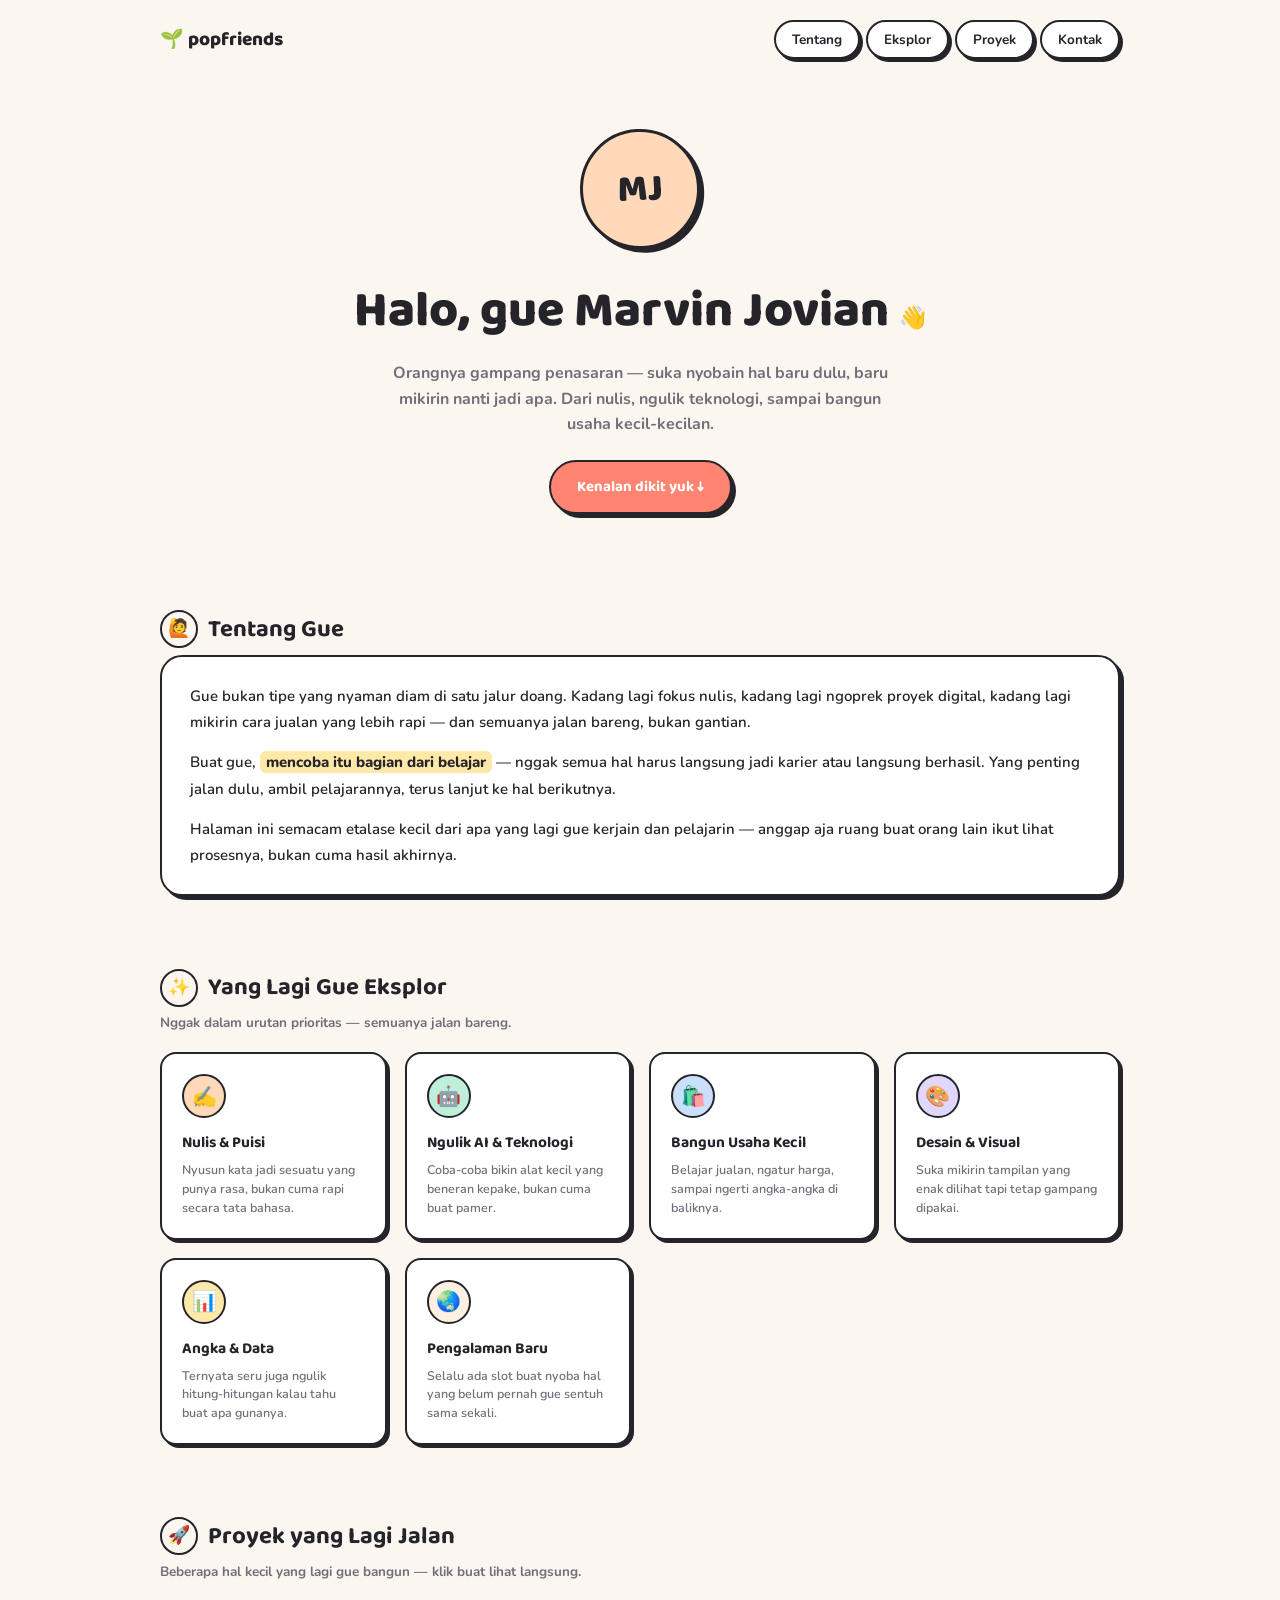
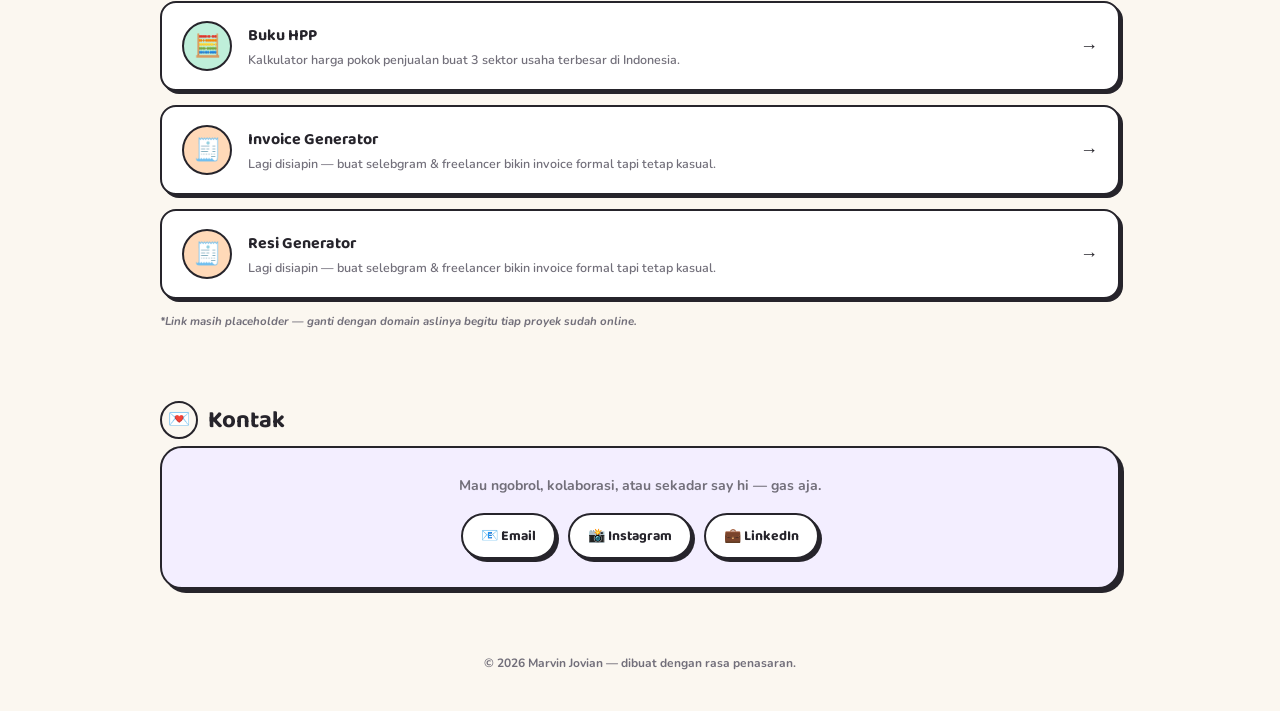
==== commit ea67e95a: "Update index.html" ====
--- a/index.html
+++ b/index.html
@@ -229,7 +229,7 @@
     <h2><span class="ic">🚀</span>Proyek yang Lagi Jalan</h2>
     <div class="lead">Beberapa hal kecil yang lagi gue bangun — klik buat lihat langsung.</div>
 
-    <a href="https://hpp.popfriends.id" class="proj-card">
+    <a href=/hpp/index.html" class="proj-card">
       <div class="ic" style="background:var(--mint)">🧮</div>
       <div class="info">
         <h3>Buku HPP</h3>
@@ -238,7 +238,7 @@
       <span class="arrow">→</span>
     </a>
 
-    <a href="#" class="proj-card">
+    <a href="/invoice/index.html" class="proj-card">
       <div class="ic" style="background:var(--peach)">🧾</div>
       <div class="info">
         <h3>Invoice Generator</h3>
@@ -246,7 +246,16 @@
       </div>
       <span class="arrow">→</span>
     </a>
-
+    <a href="/resi/index.html" class="proj-card">
+      <div class="ic" style="background:var(--peach)">🧾</div>
+      <div class="info">
+        <h3>Resi Generator</h3>
+        <p>Lagi disiapin — buat selebgram &amp; freelancer bikin invoice formal tapi tetap kasual.</p>
+      </div>
+      <span class="arrow">→</span>
+    </a>
+    
+    
     <div class="proj-note">*Link masih placeholder — ganti dengan domain aslinya begitu tiap proyek sudah online.</div>
   </section>
 
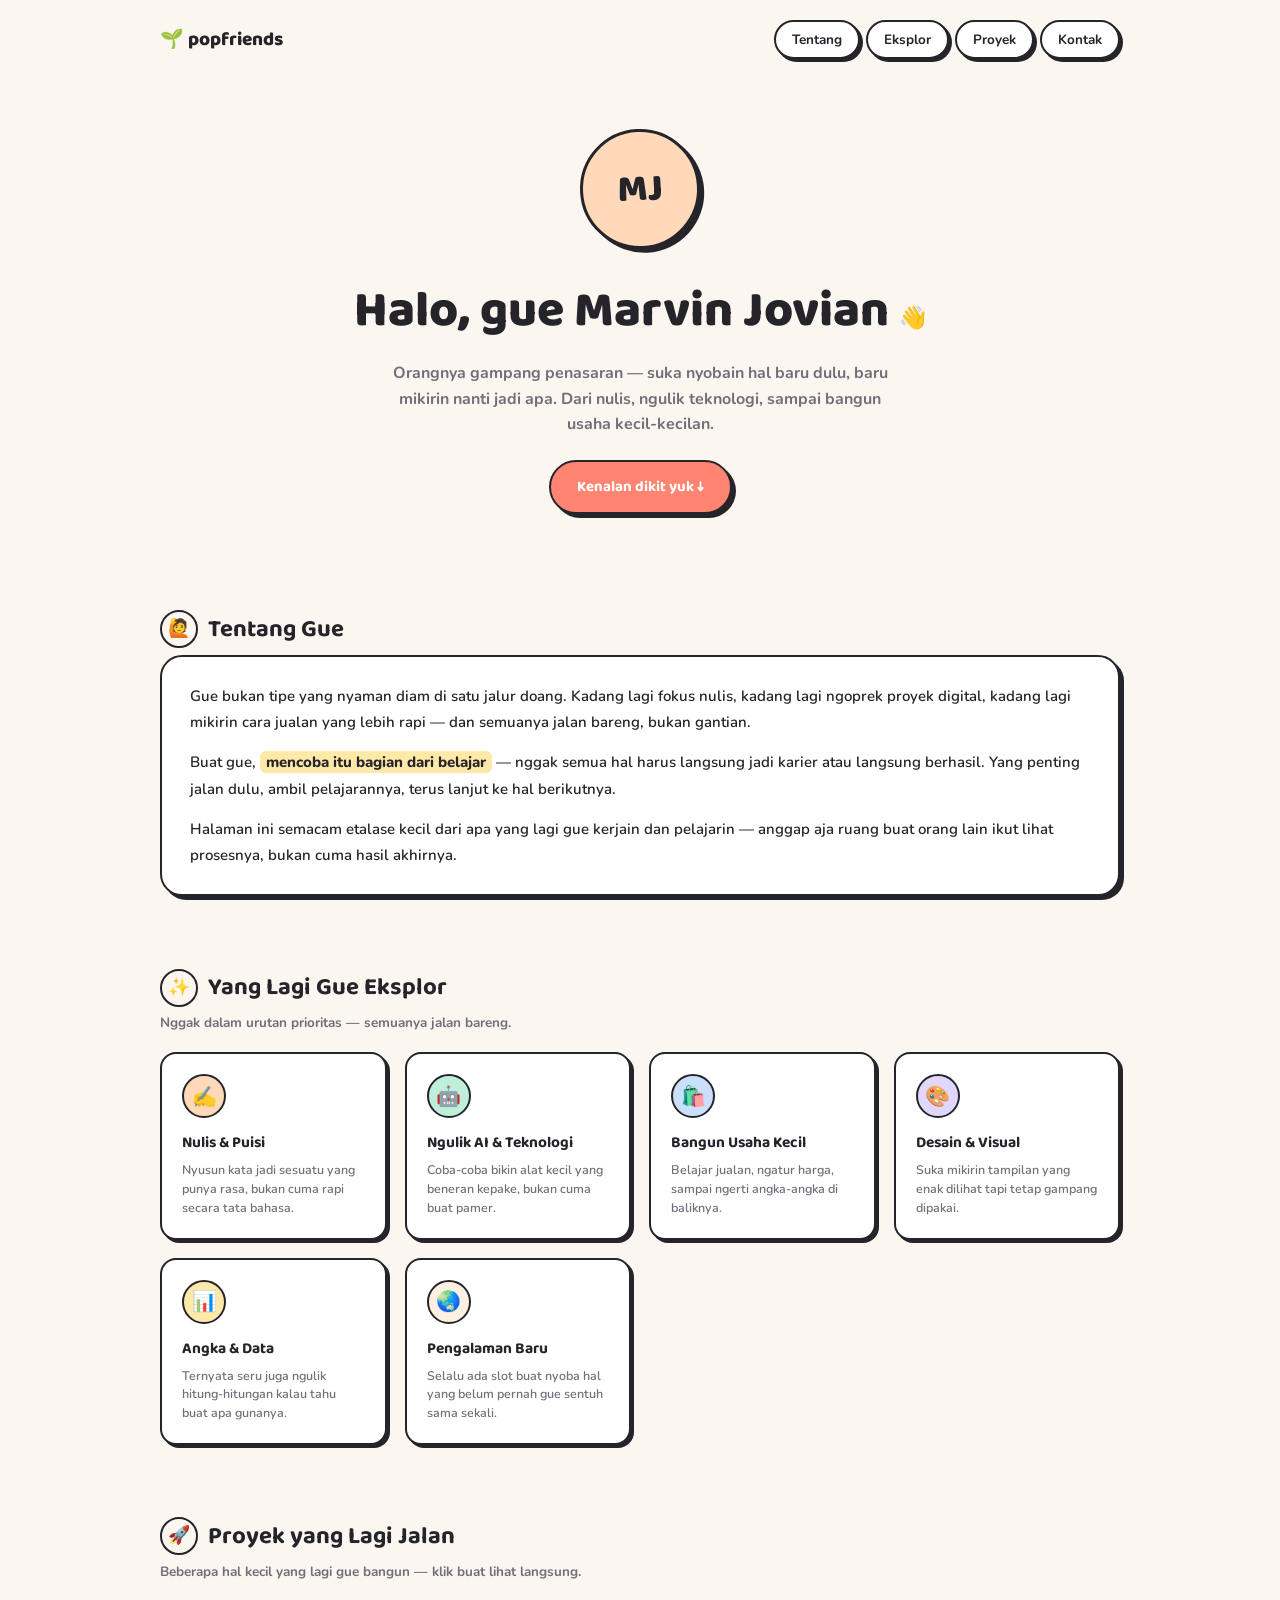
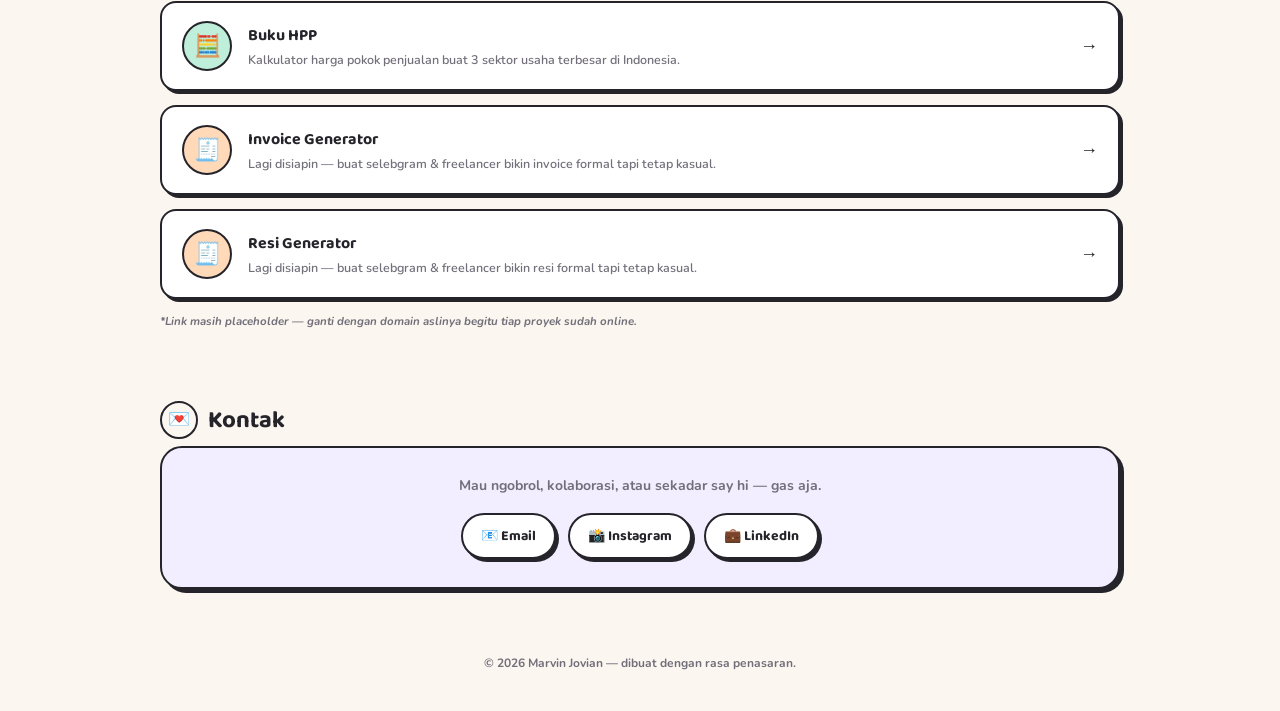
==== commit c3c49edf: "Update index.html" ====
--- a/index.html
+++ b/index.html
@@ -229,7 +229,7 @@
     <h2><span class="ic">🚀</span>Proyek yang Lagi Jalan</h2>
     <div class="lead">Beberapa hal kecil yang lagi gue bangun — klik buat lihat langsung.</div>
 
-    <a href=/hpp/index.html" class="proj-card">
+    <a href="hpp/index.html" class="proj-card">
       <div class="ic" style="background:var(--mint)">🧮</div>
       <div class="info">
         <h3>Buku HPP</h3>
@@ -238,7 +238,7 @@
       <span class="arrow">→</span>
     </a>
 
-    <a href="/invoice/index.html" class="proj-card">
+    <a href="invoice/index.html" class="proj-card">
       <div class="ic" style="background:var(--peach)">🧾</div>
       <div class="info">
         <h3>Invoice Generator</h3>
@@ -246,11 +246,11 @@
       </div>
       <span class="arrow">→</span>
     </a>
-    <a href="/resi/index.html" class="proj-card">
+    <a href="resi/index.html" class="proj-card">
       <div class="ic" style="background:var(--peach)">🧾</div>
       <div class="info">
         <h3>Resi Generator</h3>
-        <p>Lagi disiapin — buat selebgram &amp; freelancer bikin invoice formal tapi tetap kasual.</p>
+        <p>Lagi disiapin — buat selebgram &amp; freelancer bikin resi formal tapi tetap kasual.</p>
       </div>
       <span class="arrow">→</span>
     </a>
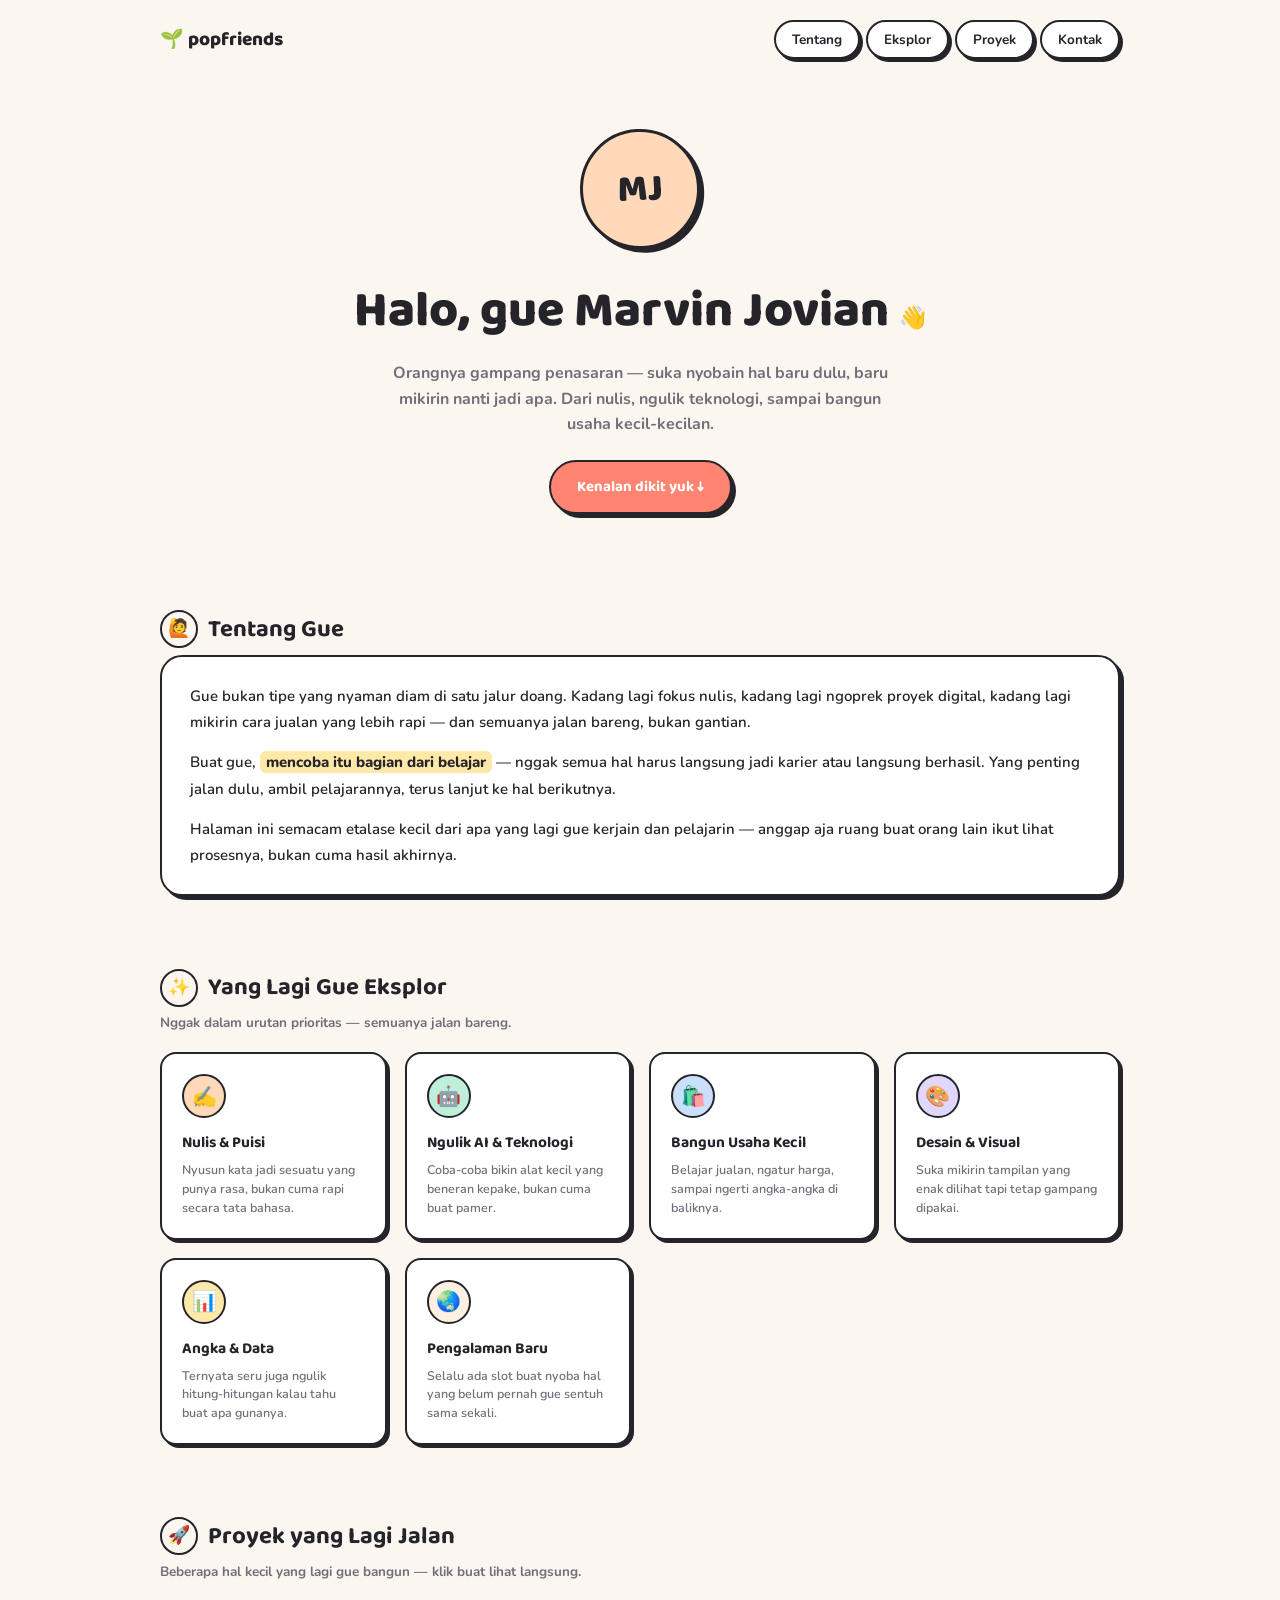
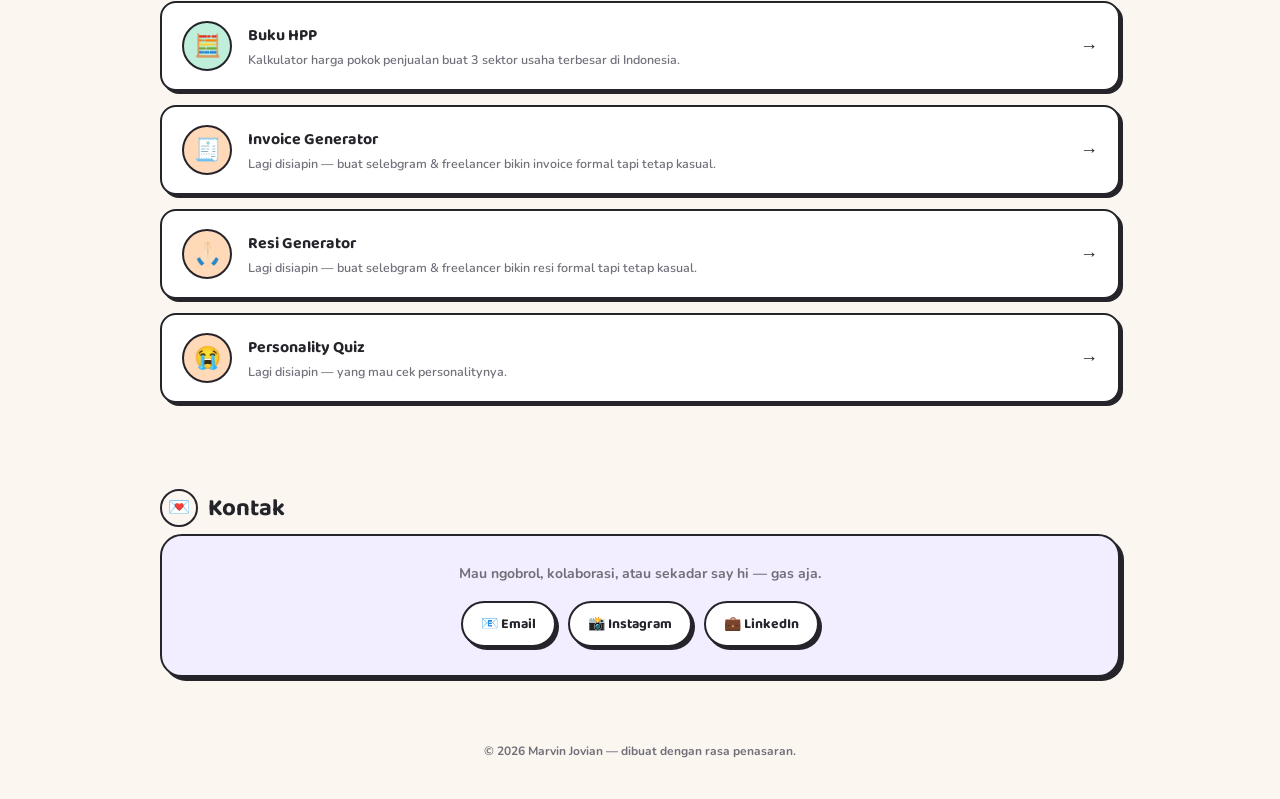
==== commit 85682666: "Update index.html add personality quiz" ====
--- a/index.html
+++ b/index.html
@@ -229,7 +229,7 @@
     <h2><span class="ic">🚀</span>Proyek yang Lagi Jalan</h2>
     <div class="lead">Beberapa hal kecil yang lagi gue bangun — klik buat lihat langsung.</div>
 
-    <a href="hpp/index.html" class="proj-card">
+    <a href="hpp/" class="proj-card">
       <div class="ic" style="background:var(--mint)">🧮</div>
       <div class="info">
         <h3>Buku HPP</h3>
@@ -238,7 +238,7 @@
       <span class="arrow">→</span>
     </a>
 
-    <a href="invoice/index.html" class="proj-card">
+    <a href="invoice/" class="proj-card">
       <div class="ic" style="background:var(--peach)">🧾</div>
       <div class="info">
         <h3>Invoice Generator</h3>
@@ -246,17 +246,24 @@
       </div>
       <span class="arrow">→</span>
     </a>
-    <a href="resi/index.html" class="proj-card">
-      <div class="ic" style="background:var(--peach)">🧾</div>
+    <a href="resi/" class="proj-card">
+      <div class="ic" style="background:var(--peach)">🙏🏻</div>
       <div class="info">
         <h3>Resi Generator</h3>
         <p>Lagi disiapin — buat selebgram &amp; freelancer bikin resi formal tapi tetap kasual.</p>
       </div>
       <span class="arrow">→</span>
     </a>
+    <a href="personalityQuiz/" class="proj-card">
+      <div class="ic" style="background:var(--peach)">😭</div>
+      <div class="info">
+        <h3>Personality Quiz</h3>
+        <p>Lagi disiapin — yang mau cek personalitynya.</p>
+      </div>
+      <span class="arrow">→</span>
+    </a>
     
     
-    <div class="proj-note">*Link masih placeholder — ganti dengan domain aslinya begitu tiap proyek sudah online.</div>
   </section>
 
   <section id="kontak">
